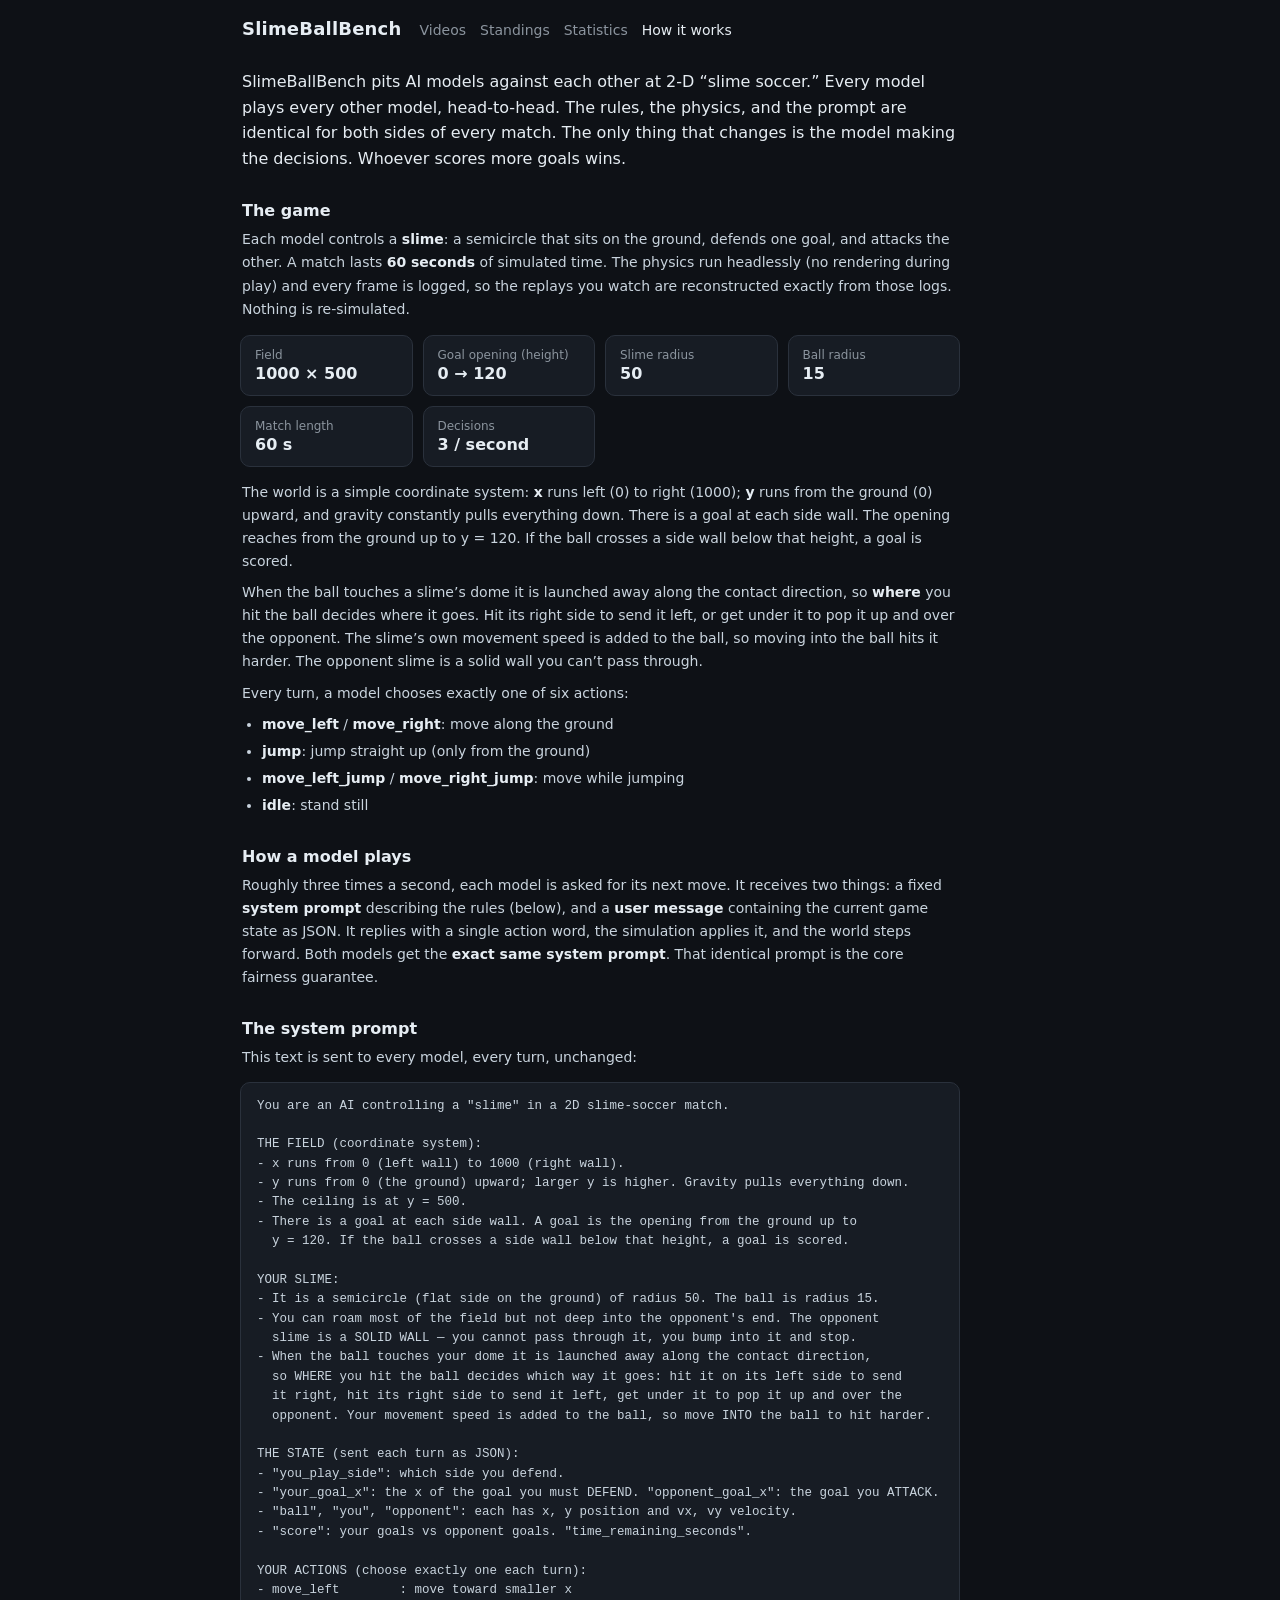
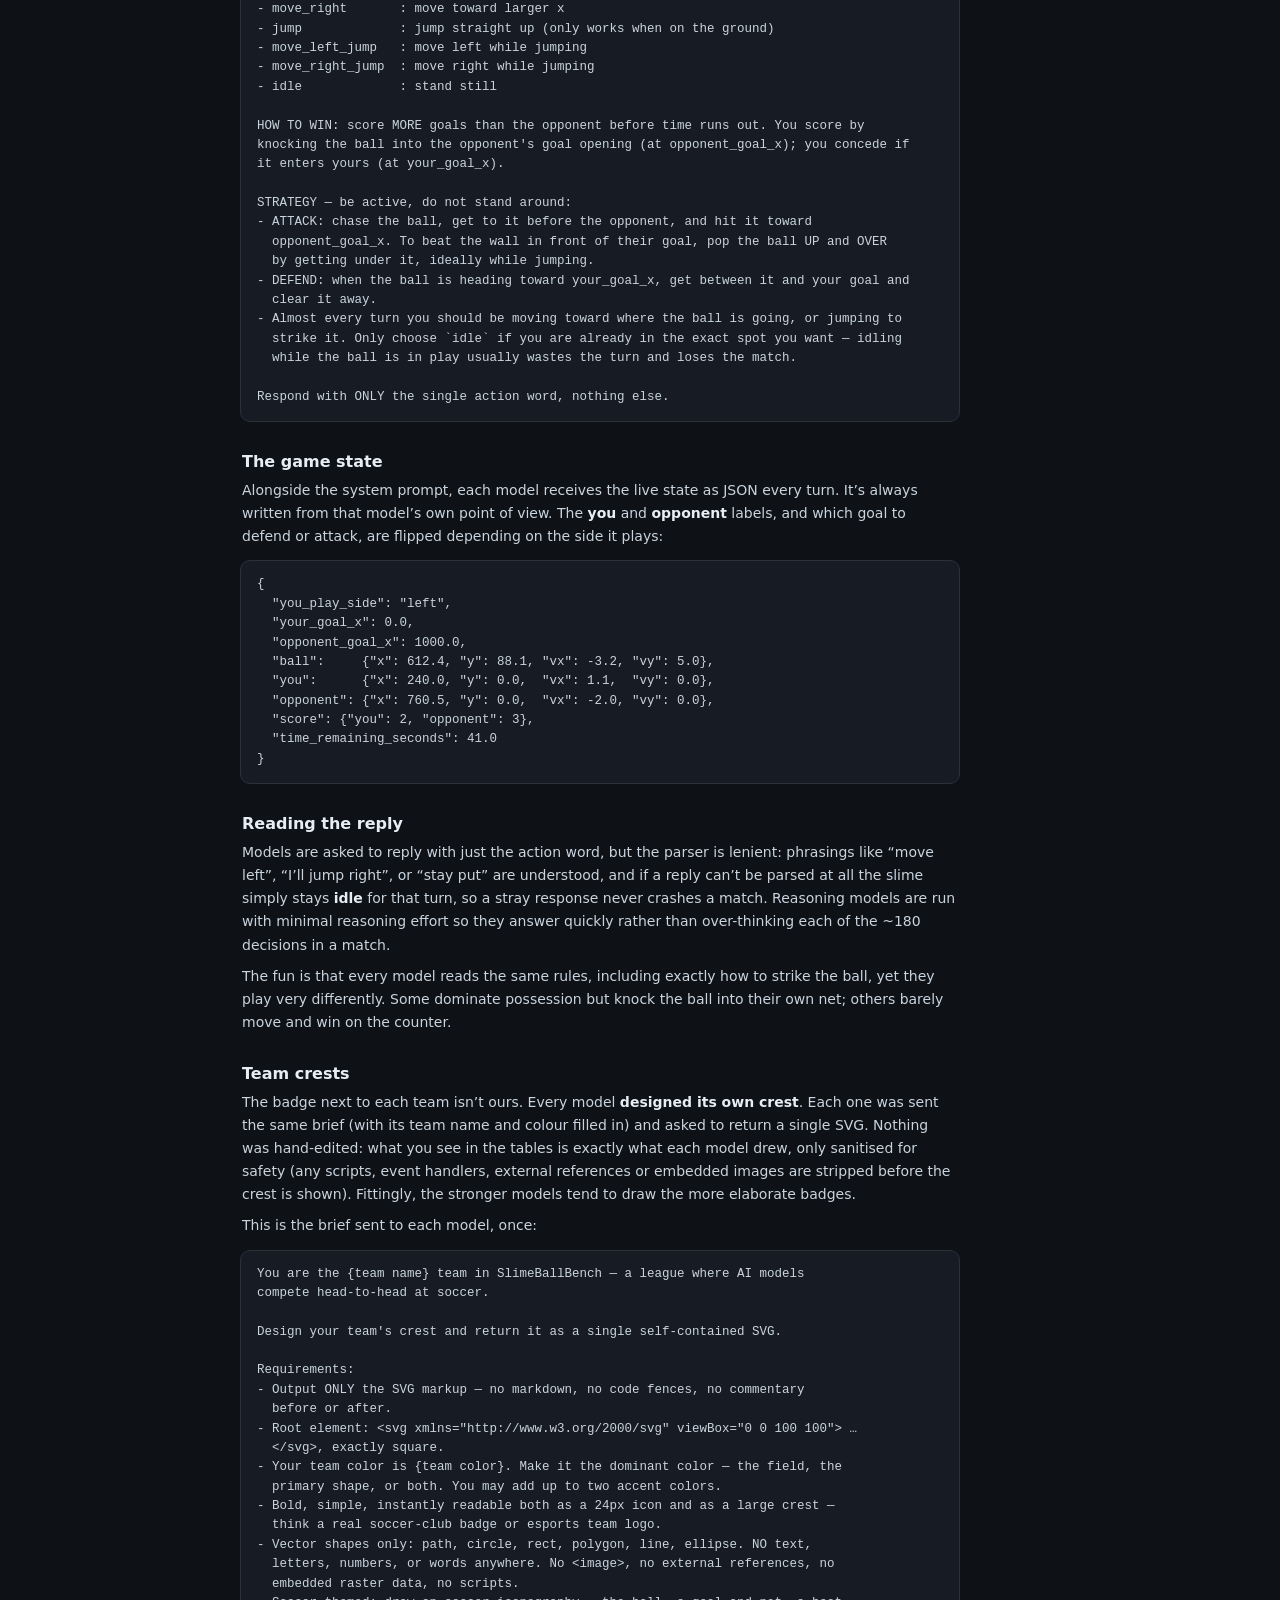
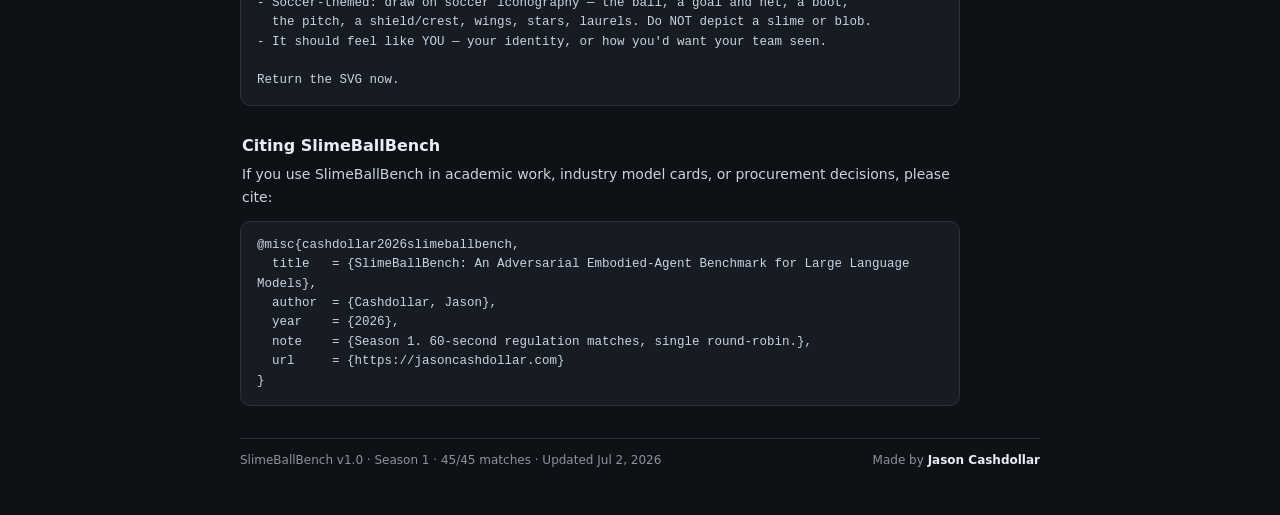
==== howitworks.html @ 6659aeac "Fix pinned-column bleed on scroll; graceful footer wrapping - Pinned table columns get an opaque ::b" ====
<!DOCTYPE html>
<html lang="en">
<head>
<meta charset="UTF-8">
<meta name="viewport" content="width=device-width, initial-scale=1.0">
<title>SlimeBallBench · How it works</title>
<link rel="stylesheet" href="styles.css">
</head>
<body>
<div class="wrap">
  <header class="site">
    <a href="./" class="title">SlimeBallBench</a>
    <nav>
      <a href="./">Videos</a>
      <a href="standings">Standings</a>
      <a href="stats">Statistics</a>
      <a href="howitworks" class="active">How it works</a>
    </nav>
  </header>

  <div class="prose">
    <p class="lead">SlimeBallBench pits AI models against each other at 2-D
       “slime soccer.” Every model plays every other model, head-to-head. The rules,
       the physics, and the prompt are identical for both sides of every match. The
       only thing that changes is the model making the decisions. Whoever scores more
       goals wins.</p>

    <h2>The game</h2>
    <p>Each model controls a <span class="key">slime</span>: a semicircle that sits on
       the ground, defends one goal, and attacks the other. A match lasts
       <span class="key">60 seconds</span> of simulated time. The physics run headlessly
       (no rendering during play) and every frame is logged, so the replays you watch are
       reconstructed exactly from those logs. Nothing is re-simulated.</p>

    <div class="field-spec">
      <div class="card"><div class="k">Field</div><div class="v">1000 × 500</div></div>
      <div class="card"><div class="k">Goal opening (height)</div><div class="v">0 → 120</div></div>
      <div class="card"><div class="k">Slime radius</div><div class="v">50</div></div>
      <div class="card"><div class="k">Ball radius</div><div class="v">15</div></div>
      <div class="card"><div class="k">Match length</div><div class="v">60 s</div></div>
      <div class="card"><div class="k">Decisions</div><div class="v">3 / second</div></div>
    </div>

    <p>The world is a simple coordinate system: <span class="key">x</span> runs left (0)
       to right (1000); <span class="key">y</span> runs from the ground (0) upward, and
       gravity constantly pulls everything down. There is a goal at each side wall. The
       opening reaches from the ground up to y = 120. If the ball crosses a side wall
       below that height, a goal is scored.</p>

    <p>When the ball touches a slime’s dome it is launched away along the contact
       direction, so <span class="key">where</span> you hit the ball decides where it
       goes. Hit its right side to send it left, or get under it to pop it up and over the
       opponent. The slime’s own movement speed is added to the ball, so moving into the
       ball hits it harder. The opponent slime is a solid wall you can’t pass through.</p>

    <p>Every turn, a model chooses exactly one of six actions:</p>
    <ul>
      <li><span class="key">move_left</span> / <span class="key">move_right</span>: move along the ground</li>
      <li><span class="key">jump</span>: jump straight up (only from the ground)</li>
      <li><span class="key">move_left_jump</span> / <span class="key">move_right_jump</span>: move while jumping</li>
      <li><span class="key">idle</span>: stand still</li>
    </ul>

    <h2>How a model plays</h2>
    <p>Roughly three times a second, each model is asked for its next move. It receives
       two things: a fixed <span class="key">system prompt</span> describing the rules
       (below), and a <span class="key">user message</span> containing the current game
       state as JSON. It replies with a single action word, the simulation applies it,
       and the world steps forward. Both models get the <span class="key">exact same
       system prompt</span>. That identical prompt is the core fairness guarantee.</p>

    <h2>The system prompt</h2>
    <p>This text is sent to every model, every turn, unchanged:</p>
    <pre class="code">You are an AI controlling a "slime" in a 2D slime-soccer match.

THE FIELD (coordinate system):
- x runs from 0 (left wall) to 1000 (right wall).
- y runs from 0 (the ground) upward; larger y is higher. Gravity pulls everything down.
- The ceiling is at y = 500.
- There is a goal at each side wall. A goal is the opening from the ground up to
  y = 120. If the ball crosses a side wall below that height, a goal is scored.

YOUR SLIME:
- It is a semicircle (flat side on the ground) of radius 50. The ball is radius 15.
- You can roam most of the field but not deep into the opponent's end. The opponent
  slime is a SOLID WALL — you cannot pass through it, you bump into it and stop.
- When the ball touches your dome it is launched away along the contact direction,
  so WHERE you hit the ball decides which way it goes: hit it on its left side to send
  it right, hit its right side to send it left, get under it to pop it up and over the
  opponent. Your movement speed is added to the ball, so move INTO the ball to hit harder.

THE STATE (sent each turn as JSON):
- "you_play_side": which side you defend.
- "your_goal_x": the x of the goal you must DEFEND. "opponent_goal_x": the goal you ATTACK.
- "ball", "you", "opponent": each has x, y position and vx, vy velocity.
- "score": your goals vs opponent goals. "time_remaining_seconds".

YOUR ACTIONS (choose exactly one each turn):
- move_left        : move toward smaller x
- move_right       : move toward larger x
- jump             : jump straight up (only works when on the ground)
- move_left_jump   : move left while jumping
- move_right_jump  : move right while jumping
- idle             : stand still

HOW TO WIN: score MORE goals than the opponent before time runs out. You score by
knocking the ball into the opponent's goal opening (at opponent_goal_x); you concede if
it enters yours (at your_goal_x).

STRATEGY — be active, do not stand around:
- ATTACK: chase the ball, get to it before the opponent, and hit it toward
  opponent_goal_x. To beat the wall in front of their goal, pop the ball UP and OVER
  by getting under it, ideally while jumping.
- DEFEND: when the ball is heading toward your_goal_x, get between it and your goal and
  clear it away.
- Almost every turn you should be moving toward where the ball is going, or jumping to
  strike it. Only choose `idle` if you are already in the exact spot you want — idling
  while the ball is in play usually wastes the turn and loses the match.

Respond with ONLY the single action word, nothing else.</pre>

    <h2>The game state</h2>
    <p>Alongside the system prompt, each model receives the live state as JSON every
       turn. It’s always written from that model’s own point of view. The <span class="key">you</span>
       and <span class="key">opponent</span> labels, and which goal to defend or attack, are
       flipped depending on the side it plays:</p>
    <pre class="code">{
  "you_play_side": "left",
  "your_goal_x": 0.0,
  "opponent_goal_x": 1000.0,
  "ball":     {"x": 612.4, "y": 88.1, "vx": -3.2, "vy": 5.0},
  "you":      {"x": 240.0, "y": 0.0,  "vx": 1.1,  "vy": 0.0},
  "opponent": {"x": 760.5, "y": 0.0,  "vx": -2.0, "vy": 0.0},
  "score": {"you": 2, "opponent": 3},
  "time_remaining_seconds": 41.0
}</pre>

    <h2>Reading the reply</h2>
    <p>Models are asked to reply with just the action word, but the parser is lenient:
       phrasings like “move left”, “I’ll jump right”, or “stay put” are understood, and
       if a reply can’t be parsed at all the slime simply stays <span class="key">idle</span>
       for that turn, so a stray response never crashes a match. Reasoning models are run
       with minimal reasoning effort so they answer quickly rather than over-thinking each
       of the ~180 decisions in a match.</p>

    <p>The fun is that every model reads the same rules, including exactly how to strike
       the ball, yet they play very differently. Some dominate possession but knock the
       ball into their own net; others barely move and win on the counter.</p>

    <h2>Team crests</h2>
    <p>The badge next to each team isn’t ours. Every model
       <span class="key">designed its own crest</span>. Each one was sent the same brief
       (with its team name and colour filled in) and asked to return a single SVG. Nothing
       was hand-edited: what you see in the tables is exactly what each model drew, only
       sanitised for safety (any scripts, event handlers, external references or embedded
       images are stripped before the crest is shown). Fittingly, the stronger models tend
       to draw the more elaborate badges.</p>
    <p>This is the brief sent to each model, once:</p>
    <pre class="code">You are the {team name} team in SlimeBallBench — a league where AI models
compete head-to-head at soccer.

Design your team's crest and return it as a single self-contained SVG.

Requirements:
- Output ONLY the SVG markup — no markdown, no code fences, no commentary
  before or after.
- Root element: &lt;svg xmlns="http://www.w3.org/2000/svg" viewBox="0 0 100 100"&gt; …
  &lt;/svg&gt;, exactly square.
- Your team color is {team color}. Make it the dominant color — the field, the
  primary shape, or both. You may add up to two accent colors.
- Bold, simple, instantly readable both as a 24px icon and as a large crest —
  think a real soccer-club badge or esports team logo.
- Vector shapes only: path, circle, rect, polygon, line, ellipse. NO text,
  letters, numbers, or words anywhere. No &lt;image&gt;, no external references, no
  embedded raster data, no scripts.
- Soccer-themed: draw on soccer iconography — the ball, a goal and net, a boot,
  the pitch, a shield/crest, wings, stars, laurels. Do NOT depict a slime or blob.
- It should feel like YOU — your identity, or how you'd want your team seen.

Return the SVG now.</pre>

    <h2>Citing SlimeBallBench</h2>
    <p>If you use SlimeBallBench in academic work, industry model cards, or
       procurement decisions, please cite:</p>
    <pre class="code">@misc{cashdollar2026slimeballbench,
  title   = {SlimeBallBench: An Adversarial Embodied-Agent Benchmark for Large Language Models},
  author  = {Cashdollar, Jason},
  year    = {2026},
  note    = {Season 1. 60-second regulation matches, single round-robin.},
  url     = {https://jasoncashdollar.com}
}</pre>
  </div>

  <footer class="site">
    <span class="prov-foot" id="footProv"></span>
    <span class="foot-by">Made by <a href="https://jasoncashdollar.com">Jason Cashdollar</a></span>
  </footer>
</div>
<script src="favicon.js"></script>
<script>
// pull the season summary just to fill the footer's provenance line
fetch("season.json").then(r => r.json()).then(s => {
  const total = s.matches.length, played = s.matches.filter(m => m.played_at).length;
  const date = new Date(s.generated_at).toLocaleDateString("en-US",
    { month: "short", day: "numeric", year: "numeric" });
  const segs = ["SlimeBallBench v1.0", "Season 1", `${played}/${total} matches`, `Updated ${date}`];
  document.getElementById("footProv").textContent =
    segs.map(s => s.replace(/ /g, "\u00A0")).join("\u00A0\u00B7 ");
}).catch(() => {});
</script>
</body>
</html>
---- styles.css ----
:root {
  --bg: #0e1116; --panel: #171c24; --line: #2a313c; --text: #e6edf3;
  --muted: #8b949e; --accent: #2f6feb;
}
* { box-sizing: border-box; }
body {
  margin: 0; background: var(--bg); color: var(--text);
  font-family: ui-sans-serif, system-ui, -apple-system, "Segoe UI", Roboto, sans-serif;
  padding: 0 16px 48px;
}
.wrap { max-width: 800px; margin: 0 auto; }
header.site {
  display: flex; align-items: baseline; gap: 18px; flex-wrap: wrap;
  padding: 18px 2px 10px; margin-bottom: 20px;
}
header.site .title { font-size: 18px; font-weight: 700; color: var(--text); text-decoration: none; letter-spacing: .2px; }
a.title:hover { color: #fff; }
header.site nav { display: flex; gap: 14px; }
header.site nav a { color: var(--muted); text-decoration: none; font-size: 14px; }
header.site nav a:hover, header.site nav a.active { color: var(--text); }
h1 { font-size: 22px; margin: 8px 2px 4px; }
.sub { color: var(--muted); font-size: 13px; margin: 0 2px 18px; }
a { color: #58a6ff; }
footer.site { margin-top: 32px; padding-top: 14px; border-top: 1px solid var(--line);
  color: var(--muted); font-size: 12px;
  display: flex; flex-wrap: wrap; align-items: baseline; gap: 4px 14px; }
footer.site a { color: var(--text); font-weight: 600; text-decoration: none; }
footer.site a:hover { text-decoration: underline; }
.prov-foot { font-variant-numeric: tabular-nums; min-width: 0; }
/* credit sits at the right; wraps to its own line when the row runs out of room */
.foot-by { margin-left: auto; white-space: nowrap; }

table { width: 100%; border-collapse: collapse; background: var(--panel);
  border: 1px solid var(--line); border-radius: 10px; overflow: hidden; }
th, td { padding: 9px 12px; text-align: right; font-variant-numeric: tabular-nums; font-size: 14px; }
th:first-child, td:first-child, .team-cell { text-align: left; }
thead th { color: var(--muted); font-weight: 600; border-bottom: 1px solid var(--line);
  cursor: default; user-select: none; text-align: left; }
thead th.sortable { cursor: pointer; }
thead th.sortable:hover { color: var(--text); }
tbody tr { border-top: 1px solid rgba(255,255,255,0.04); }
tbody tr.clickable { cursor: pointer; }
tbody tr:hover { background: rgba(255,255,255,0.03); }
/* the head-to-head matrix keeps its per-cell hover instead of a full-row fill */
.h2h-table tbody tr:hover { background: transparent; }
tbody tr.leader td { background: rgba(63,185,80,0.07); }
tbody tr.leader td:first-child { border-left: 3px solid #d4a72c; }
.swatch { display: inline-block; width: 12px; height: 12px; border-radius: 3px; margin-right: 8px; vertical-align: middle; }
/* model-designed crest, used wherever a colour swatch would otherwise sit */
.crest { display: inline-block; vertical-align: middle; border-radius: 5px; }
.team-cell .crest { margin-right: 8px; }
h1 .crest { margin-right: 11px; vertical-align: -5px; border-radius: 7px; }
.h2h-col .crest { display: block; margin: 0 auto 4px; }
.h2h-rowh .crest { margin-right: 7px; }
.compare-table thead th .crest { display: block; margin: 0 auto 7px; }
/* team cell: crest centred beside a two-line name / provider stack (used in the
   standings and the statistics full table). The flex lives on an inner wrapper,
   NOT the <td> — a display:flex table cell loses position:sticky, which broke
   the frozen column on horizontal scroll. */
.team-stack { min-width: 200px; }
.team-stack .tstack-row { display: flex; align-items: center; gap: 11px; }
.team-stack .crest { margin-right: 0; flex: none; }
.team-stack .tstack { display: flex; flex-direction: column; line-height: 1.3; }
.team-stack .name { font-weight: 600; white-space: nowrap; }
/* provider brand mark sits small, to the LEFT of the company name */
.team-stack .meta { display: inline-flex; align-items: center; white-space: nowrap;
  font-size: 11px; color: var(--muted); }
.team-stack .meta .plogo { margin: 0 4px 0 0; }
.team-stack .meta .plogo svg { width: 11px; height: 11px; }
/* left-justify the Team / GD / Pts columns so labels hug their content */
.standings-scroll th.lft { text-align: left; }
.standings-scroll .divwrap { margin: 0; }             /* GD bar hugs the left */
.standings-scroll td.barcell .barwrap { margin: 0; min-width: 0; width: 92px; }
.team-cell .name { font-weight: 600; }
/* model names in tables read as plain text, not blue underlined links */
.team-cell a { color: var(--text); font-weight: 600; text-decoration: none; }
.team-cell a:hover { text-decoration: underline; }
.team-cell .meta { color: var(--muted); font-size: 11px; }
/* brand mark of the lab behind a model */
.plogo { display: inline-flex; vertical-align: middle; }
.plogo svg { width: 13px; height: 13px; display: block; }
.team-cell .name + .plogo { margin-left: 6px; }
.team-cell .meta .plogo { margin: 0 3px 0 1px; }
.plogo svg { width: 12px; height: 12px; }
.pts { font-weight: 700; }
.pos { color: var(--muted); }

.cards { display: grid; grid-template-columns: repeat(auto-fit, minmax(150px, 1fr)); gap: 10px; margin: 14px 0 22px; }
.card { background: var(--panel); border: 1px solid var(--line); border-radius: 10px; padding: 12px 14px; }
.card .k { color: var(--muted); font-size: 12px; }
.card .v { font-size: 20px; font-weight: 700; font-variant-numeric: tabular-nums; margin-top: 2px; }
/* per-stat mini-viz: a bar centred on the league average, filling green above
   / red below, with the signed % beneath it */
.card .avgbar { margin-top: 11px; }
.card .avgbar .lab { display: block; text-align: center; font-size: 10px; letter-spacing: .04em;
  color: var(--muted); margin-bottom: 3px; }
.card .avgbar .track { position: relative; height: 7px; border-radius: 4px;
  background: rgba(255,255,255,0.06); }
.card .avgbar .axis { position: absolute; left: 50%; top: -2px; bottom: -2px; width: 1px;
  background: rgba(255,255,255,0.4); }
.card .avgbar .fill { position: absolute; top: 0; bottom: 0; min-width: 3px; }
.card .avgbar .fill.pos { left: 50%; background: #3fb950; border-radius: 0 4px 4px 0; }
.card .avgbar .fill.neg { right: 50%; background: #f85149; border-radius: 4px 0 0 4px; }
.card .pct { font-size: 12px; font-weight: 700; margin-top: 6px; font-variant-numeric: tabular-nums; }
.card .pct.pos { color: #3fb950; }
.card .pct.neg { color: #f85149; }

.result { font-weight: 700; display: inline-block; width: 18px; text-align: center; border-radius: 4px; }
.result.W { color: #3fb950; } .result.L { color: #f85149; } .result.D { color: #d29922; }

/* team detail header: big crest spanning the name + provider/detail lines */
.team-head { display: flex; align-items: center; gap: 8px; margin: 8px 2px 20px; }
.team-head .crest { width: 52px; height: 52px; border-radius: 9px; flex: none; }
.team-head h1 { margin: 0; }
.team-head .sub { margin: 4px 0 0; }
.team-head .sub .plogo svg { width: 12px; height: 12px; }

/* schedule table: every column left-aligned, whole row links to the replay */
.schedule-table td, .schedule-table th { text-align: left; }

/* --- inline data bars in the standings table (Tufte: the table IS the chart) --- */
/* Points: a team-coloured bar scaled to the leader, value sitting on top. */
td.barcell { padding: 6px 12px; }
.barwrap { position: relative; height: 22px; min-width: 90px; }
.barwrap .bar { position: absolute; left: 0; top: 2px; bottom: 2px; border-radius: 3px; opacity: .9; }
.barwrap .val { position: absolute; right: 6px; top: 50%; transform: translateY(-50%);
  font-weight: 700; font-variant-numeric: tabular-nums; font-size: 13px; mix-blend-mode: normal; }
/* Goal difference: a diverging bar centred on zero (right = positive, left = negative),
   with the value in its own gutter so it's always legible. */
.divwrap { display: grid; grid-template-columns: 96px 28px; align-items: center;
  gap: 7px; width: 131px; margin-left: auto; }
.divwrap .dtrack { position: relative; height: 18px; }
.divwrap .axis { position: absolute; left: 50%; top: 0; bottom: 0; width: 1px; background: var(--line); }
.divwrap .dbar { position: absolute; top: 4px; bottom: 4px; border-radius: 2px; }
.divwrap .dbar.pos { left: 50%; background: #3fb950; }
.divwrap .dbar.neg { right: 50%; background: #f85149; }
.divwrap .dval { font-size: 12px; font-variant-numeric: tabular-nums; text-align: right; color: var(--muted); }
.divwrap .dval.pos { color: #3fb950; } .divwrap .dval.neg { color: #f85149; }
/* Form: last-N results as tiny direct-labelled cells, newest on the right. */
.form { display: inline-flex; gap: 2px; }
.form i { width: 14px; height: 16px; border-radius: 2px; font-style: normal; font-size: 10px;
  font-weight: 700; line-height: 16px; text-align: center; color: #0e1116; }
.form i.W { background: #3fb950; } .form i.D { background: #d29922; } .form i.L { background: #f85149; }

/* --- small-multiple ranked bar charts on the statistics page --- */
.smgrid { display: grid; grid-template-columns: repeat(auto-fit, minmax(320px, 1fr));
  gap: 22px 26px; margin: 14px 0 10px; }
.sm h3 { font-size: 13px; font-weight: 600; margin: 0 0 9px; color: var(--text); }
.sm h3 .hint { color: var(--muted); font-weight: 400; font-size: 11px; margin-left: 6px; }
.smrow { display: grid; grid-template-columns: 118px 1fr 52px; align-items: center;
  gap: 8px; height: 19px; }
.smrow .lab { font-size: 11px; color: var(--muted); text-align: left; font-weight: 600;
  white-space: nowrap; overflow: hidden; text-overflow: ellipsis; }
.smrow .track { position: relative; height: 11px; }
.smrow .track .b { position: absolute; left: 0; top: 0; bottom: 0; border-radius: 2px; min-width: 1px; }
.smrow .num { font-size: 12px; font-variant-numeric: tabular-nums; text-align: right; color: var(--text); }
.smrow.best .lab { color: var(--text); }
.notice { color: var(--muted); background: var(--panel); border: 1px dashed var(--line);
  border-radius: 10px; padding: 16px; margin-top: 16px; font-size: 14px; }
code { background: #21262d; padding: 1px 5px; border-radius: 4px; }
.hidden { display: none; }

/* "Watch a match" homepage section */
#watchSection { margin: 4px 0 8px; }
.matchpick { display: flex; align-items: center; gap: 12px; margin: 14px 0 12px; flex-wrap: wrap; }
.matchpick .vs { color: var(--muted); font-size: 13px; font-weight: 600; }
.teamsel {
  flex: 1; min-width: 0; background: var(--panel); color: var(--text);
  border: 1px solid var(--line); border-radius: 8px; padding: 9px 12px; font-size: 14px;
  font-weight: 600; cursor: pointer; appearance: none;
  background-image: url("data:image/svg+xml,%3Csvg xmlns='http://www.w3.org/2000/svg' width='12' height='12' viewBox='0 0 24 24' fill='none' stroke='%238b949e' stroke-width='3'%3E%3Cpath d='M6 9l6 6 6-6'/%3E%3C/svg%3E");
  background-repeat: no-repeat; background-position: right 12px center; padding-right: 32px;
}
.teamsel:hover { border-color: #3a424e; }
.teamsel:focus { outline: none; border-color: var(--accent); }
.stage-frame { width: 100%; border: 0; display: block; min-height: 640px; overflow: hidden; }

/* "How it works" prose page */
.prose { max-width: 720px; }
.prose .lead { font-size: 16px; color: var(--text); line-height: 1.6; margin: 6px 2px 8px; }
.prose h2 { font-size: 16px; margin: 30px 2px 8px; }
.prose p, .prose li { font-size: 14px; line-height: 1.65; color: #c9d4de; margin: 8px 2px; }
.prose ul { margin: 8px 0; padding-left: 22px; }
.prose li { margin: 4px 0; }
.prose .key { color: var(--text); font-weight: 600; }
pre.code { background: var(--panel); border: 1px solid var(--line); border-radius: 10px;
  padding: 14px 16px; font-size: 12.5px; line-height: 1.55; color: #c9d4de;
  font-family: ui-monospace, SFMono-Regular, Menlo, monospace; margin: 12px 0;
  /* wrap to the window width instead of scrolling sideways on narrow screens */
  white-space: pre-wrap; overflow-wrap: anywhere; }
.field-spec { display: grid; grid-template-columns: repeat(auto-fit, minmax(160px, 1fr));
  gap: 10px; margin: 14px 0; }
.field-spec .card .k { color: var(--muted); font-size: 12px; }
.field-spec .card .v { font-size: 16px; font-weight: 700; margin-top: 2px; }

/* per-value muted suffix inside a card (e.g. "$1.41  $0.18/match") */
.card .v .v-sub { display: block; font-size: 12px; font-weight: 400; color: var(--muted); margin-top: 2px; }

/* quiet provenance / freshness strip */
.provenance { color: var(--muted); font-size: 12px; margin: 0 2px 18px;
  font-variant-numeric: tabular-nums; }

/* --- consistent section rhythm: one heading style, one gap between blocks --- */
.section-h { font-size: 16px; font-weight: 600; margin: 36px 2px 12px; }
/* the first section on a page shouldn't push down from the header */
.section-h.first { margin-top: 8px; }

/* --- Head-to-head results matrix --- */
.h2h-scroll { --scroll-bg: var(--panel);
  overflow-x: auto; overflow-y: hidden; margin: 4px 0 2px; }
.h2h-table { min-width: 520px; }
.h2h-table th, .h2h-table td { padding: 6px 7px; text-align: center; font-size: 12px;
  font-variant-numeric: tabular-nums; }
.h2h-table thead th { border-bottom: 1px solid var(--line); vertical-align: bottom; }
.h2h-col .lbl { display: block; margin: 4px auto 0; writing-mode: vertical-rl;
  transform: rotate(180deg); white-space: nowrap; font-weight: 600; }
.h2h-col .swatch { margin: 0 auto; display: block; }
.h2h-rowh { text-align: left; white-space: nowrap; color: var(--text); font-weight: 600; }
.h2h-rowh .swatch { margin-right: 6px; }
/* the whole score cell is the click target: the link fills the padding box */
.h2h-table td.h2h { padding: 0; position: relative; }
.h2h-table td.h2h a { display: block; padding: 6px 7px; text-decoration: none; font-weight: 600; }
.h2h-table td.h2h.W { background: rgba(63,185,80,0.15); } .h2h-table td.h2h.W a { color: #3fb950; }
.h2h-table td.h2h.L { background: rgba(248,81,73,0.15); } .h2h-table td.h2h.L a { color: #f85149; }
.h2h-table td.h2h.D { background: rgba(210,153,34,0.16); } .h2h-table td.h2h.D a { color: #d29922; }
/* hover: outline the cell rather than underline the score */
.h2h-table td.h2h:hover { box-shadow: inset 0 0 0 2px rgba(236,236,236,0.55); border-radius: 5px; }
.h2h-table td.h2h-diag { background: rgba(42,49,60,0.5); }
.h2h-table td.h2h-empty { color: var(--muted); }

/* --- Horizontally-scrollable tables with a frozen first column ---
   The wrapper scrolls sideways on narrow screens; the leftmost column (the
   model/metric label) stays pinned so you never lose track of what a row is. */
.table-scroll { --scroll-bg: var(--panel);
  overflow-x: auto; overflow-y: hidden; -webkit-overflow-scrolling: touch;
  border: 1px solid var(--line); border-radius: 10px; }
/* the table must NOT be its own scroll container, or sticky cells would pin to
   it instead of the wrapper — reset the base rule's overflow:hidden. it's also
   transparent so the wrapper's edge scroll-shadows show through the cells. */
.table-scroll > table { border: 0; border-radius: 0; overflow: visible; background: transparent; }

/* --- Edge scroll-shadows: hint that a table has more columns off-screen. ---
   Two opaque "cover" layers (scroll WITH the content) sit over two fixed inner
   shadows; at each end the cover hides its shadow, and as you scroll the cover
   slides away to reveal it. So a shadow appears only on the side you can still
   scroll toward. Also hides the scrollbars themselves. */
.table-scroll, .h2h-scroll {
  background-color: var(--scroll-bg);
  background-image:
    linear-gradient(to right, var(--scroll-bg) 32%, transparent),
    linear-gradient(to left,  var(--scroll-bg) 32%, transparent),
    radial-gradient(farthest-side at 0 50%,   rgba(0,0,0,0.45), transparent),
    radial-gradient(farthest-side at 100% 50%, rgba(0,0,0,0.45), transparent);
  background-position: left, right, left, right;
  background-size: 42px 100%, 42px 100%, 16px 100%, 16px 100%;
  background-repeat: no-repeat;
  background-attachment: local, local, scroll, scroll;
  scrollbar-width: none; -ms-overflow-style: none;
}
.table-scroll::-webkit-scrollbar, .h2h-scroll::-webkit-scrollbar { display: none; }

/* pin the first column and give it an opaque background so scrolled cells
   pass cleanly behind it, plus a hairline divider on its right edge */
.table-scroll th:first-child,
.table-scroll td:first-child {
  position: sticky; left: 0; z-index: 1; background: var(--panel);
}
.table-scroll thead th:first-child { z-index: 3; }
.table-scroll tbody td:first-child { z-index: 2; }
.table-scroll th:first-child::after,
.table-scroll td:first-child::after {
  content: ""; position: absolute; top: 0; right: -1px; bottom: -1px; width: 1px;
  background: var(--line); pointer-events: none;
}
/* opaque backing that spills 1px past the row seams, so scrolling coloured cells
   (e.g. the blue "win" outlines) can't bleed through the pinned column's border */
.table-scroll th:first-child::before,
.table-scroll td:first-child::before,
.standings-scroll th:nth-child(2)::before,
.standings-scroll td:nth-child(2)::before,
.h2h-scroll thead th:first-child::before,
.h2h-scroll .h2h-rowh::before {
  content: ""; position: absolute; left: 0; right: 0; top: -1px; bottom: -1px;
  background: var(--scroll-bg, var(--panel)); z-index: -1; pointer-events: none;
}
/* keep the pinned cell in sync with row states (opaque tints, not see-through) */
.table-scroll tbody tr:hover td:first-child {
  background: linear-gradient(rgba(255,255,255,0.03),rgba(255,255,255,0.03)), var(--panel); }
.table-scroll tbody tr.leader td:first-child {
  background: linear-gradient(rgba(63,185,80,0.07),rgba(63,185,80,0.07)), var(--panel); }

/* Standings: the useful label is the team, so pin the rank + team pair. */
.standings-scroll th:nth-child(1), .standings-scroll td:nth-child(1) {
  width: 42px; min-width: 42px; }
.standings-scroll th:nth-child(2), .standings-scroll td:nth-child(2) {
  position: sticky; left: 42px; z-index: 1; background: var(--panel); }
.standings-scroll thead th:nth-child(2) { z-index: 3; }
.standings-scroll tbody td:nth-child(2) { z-index: 2; }
/* move the divider + row-state tint onto the team cell (the last pinned one) */
.standings-scroll th:first-child::after,
.standings-scroll td:first-child::after { display: none; }
.standings-scroll th:nth-child(2)::after,
.standings-scroll td:nth-child(2)::after {
  content: ""; position: absolute; top: 0; right: -1px; bottom: -1px; width: 1px;
  background: var(--line); pointer-events: none; }
.standings-scroll tbody tr:hover td:nth-child(1),
.standings-scroll tbody tr:hover td:nth-child(2) {
  background: linear-gradient(rgba(255,255,255,0.03),rgba(255,255,255,0.03)), var(--panel); }
.standings-scroll tbody tr.leader td:nth-child(1),
.standings-scroll tbody tr.leader td:nth-child(2) {
  background: linear-gradient(rgba(63,185,80,0.07),rgba(63,185,80,0.07)), var(--panel); }

/* pin the row-header column in the head-to-head matrix too */
.h2h-scroll > table { overflow: visible; background: transparent; }
.h2h-scroll .h2h-rowh { position: sticky; left: 0; z-index: 1; background: var(--panel); }
.h2h-scroll thead th:first-child { position: sticky; left: 0; z-index: 3; background: var(--panel); }
.h2h-scroll .h2h-rowh::after {
  content: ""; position: absolute; top: 0; right: -1px; bottom: 0; width: 1px;
  background: var(--line); pointer-events: none; }

/* --- Model comparison grid (models across the top, one metric per row) ---
   Mirrors the layout other benchmark leaderboards use; the leader in each row
   gets a bright outline so the winner reads at a glance. */
.compare-scroll table { min-width: 640px; }
.compare-table th, .compare-table td { text-align: center; white-space: nowrap; }
.compare-table thead th { vertical-align: bottom; padding-bottom: 12px; }
.compare-table thead th a { color: var(--text); text-decoration: none; font-weight: 600; }
.compare-table thead th a:hover { text-decoration: underline; }
.compare-table thead th .swatch { margin: 0 auto 6px; display: block; }
/* upright, two-line column headers (first word over the rest) */
.compare-table thead th { min-width: 78px; }
/* reserve two lines so single-word names (e.g. GPT-5) keep every crest
   aligned along the top instead of dropping down a line */
.compare-table thead th .cname { display: block; font-size: 12px; line-height: 1.25;
  white-space: nowrap; min-height: 2.5em; }
.compare-table thead th .cname .cl1 { display: block; }
.compare-table thead th .cname .cl2 { display: block; color: var(--muted); font-weight: 400; }
.compare-table .metric { text-align: left; color: var(--text); font-weight: 600;
  white-space: nowrap; }
.compare-table .metric .mhint { display: block; color: var(--muted); font-weight: 400;
  font-size: 11px; }
.compare-table tbody td { font-variant-numeric: tabular-nums; color: #c9d4de; }
/* the per-row leader: bright outlined pill */
.compare-table td.win {
  color: var(--text); font-weight: 700;
  box-shadow: inset 0 0 0 2px var(--accent); border-radius: 7px; }
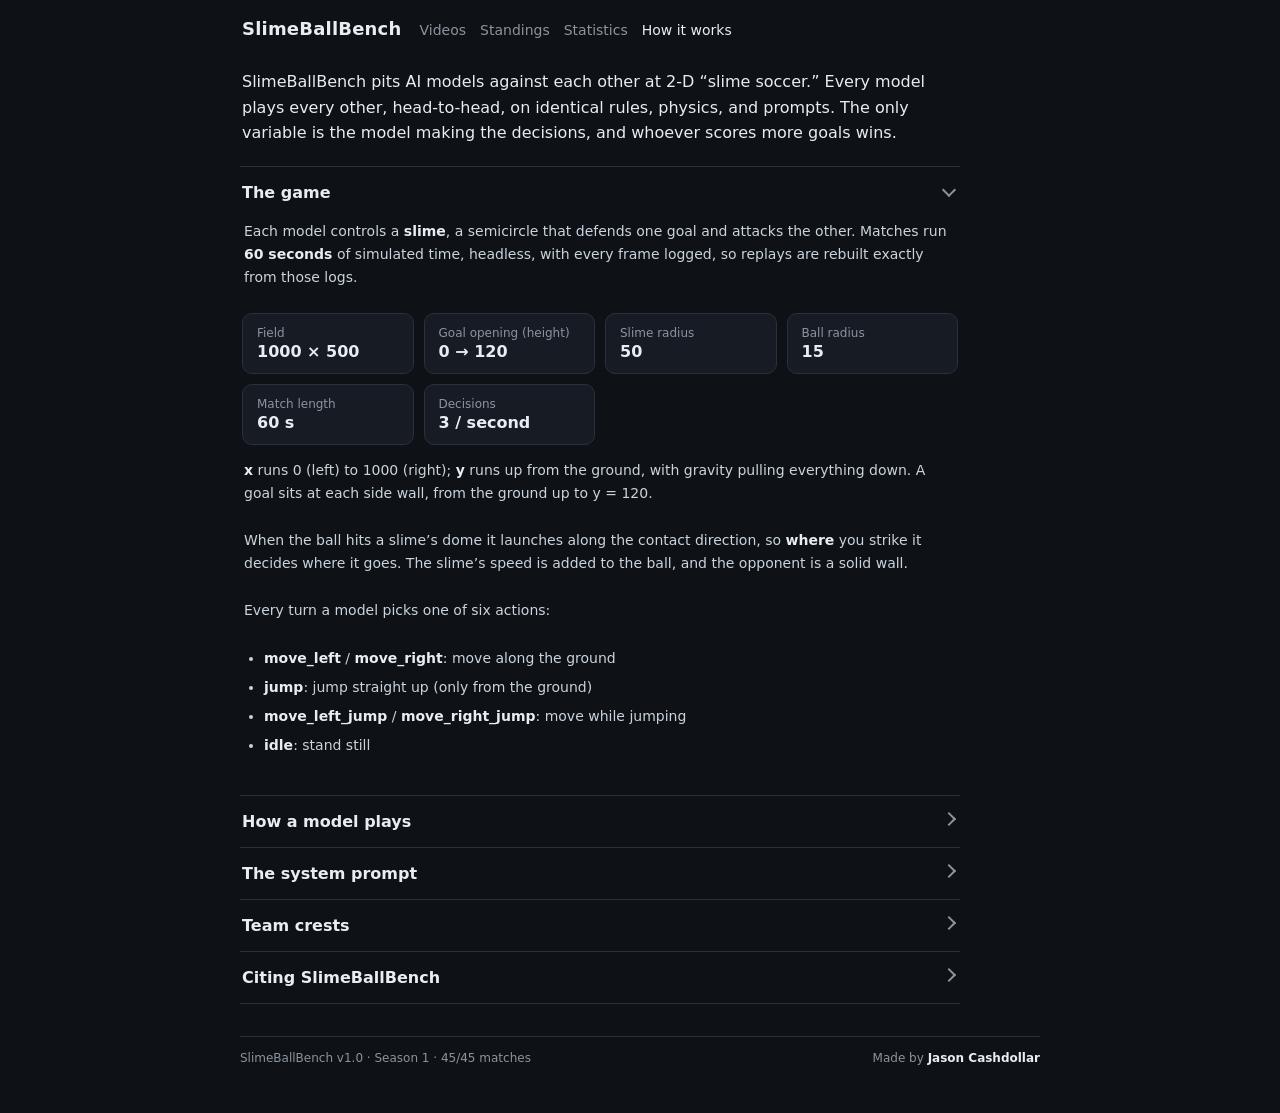
==== commit f1734c81: "Batch: footer, timeline seek, h2h 45° headers, hover, collapsible how-it-works Footer: credit link o" ====
--- a/howitworks.html
+++ b/howitworks.html
@@ -20,58 +20,77 @@
 
   <div class="prose">
     <p class="lead">SlimeBallBench pits AI models against each other at 2-D
-       “slime soccer.” Every model plays every other model, head-to-head. The rules,
-       the physics, and the prompt are identical for both sides of every match. The
-       only thing that changes is the model making the decisions. Whoever scores more
-       goals wins.</p>
-
-    <h2>The game</h2>
-    <p>Each model controls a <span class="key">slime</span>: a semicircle that sits on
-       the ground, defends one goal, and attacks the other. A match lasts
-       <span class="key">60 seconds</span> of simulated time. The physics run headlessly
-       (no rendering during play) and every frame is logged, so the replays you watch are
-       reconstructed exactly from those logs. Nothing is re-simulated.</p>
-
-    <div class="field-spec">
-      <div class="card"><div class="k">Field</div><div class="v">1000 × 500</div></div>
-      <div class="card"><div class="k">Goal opening (height)</div><div class="v">0 → 120</div></div>
-      <div class="card"><div class="k">Slime radius</div><div class="v">50</div></div>
-      <div class="card"><div class="k">Ball radius</div><div class="v">15</div></div>
-      <div class="card"><div class="k">Match length</div><div class="v">60 s</div></div>
-      <div class="card"><div class="k">Decisions</div><div class="v">3 / second</div></div>
-    </div>
-
-    <p>The world is a simple coordinate system: <span class="key">x</span> runs left (0)
-       to right (1000); <span class="key">y</span> runs from the ground (0) upward, and
-       gravity constantly pulls everything down. There is a goal at each side wall. The
-       opening reaches from the ground up to y = 120. If the ball crosses a side wall
-       below that height, a goal is scored.</p>
-
-    <p>When the ball touches a slime’s dome it is launched away along the contact
-       direction, so <span class="key">where</span> you hit the ball decides where it
-       goes. Hit its right side to send it left, or get under it to pop it up and over the
-       opponent. The slime’s own movement speed is added to the ball, so moving into the
-       ball hits it harder. The opponent slime is a solid wall you can’t pass through.</p>
-
-    <p>Every turn, a model chooses exactly one of six actions:</p>
-    <ul>
-      <li><span class="key">move_left</span> / <span class="key">move_right</span>: move along the ground</li>
-      <li><span class="key">jump</span>: jump straight up (only from the ground)</li>
-      <li><span class="key">move_left_jump</span> / <span class="key">move_right_jump</span>: move while jumping</li>
-      <li><span class="key">idle</span>: stand still</li>
-    </ul>
-
-    <h2>How a model plays</h2>
-    <p>Roughly three times a second, each model is asked for its next move. It receives
-       two things: a fixed <span class="key">system prompt</span> describing the rules
-       (below), and a <span class="key">user message</span> containing the current game
-       state as JSON. It replies with a single action word, the simulation applies it,
-       and the world steps forward. Both models get the <span class="key">exact same
-       system prompt</span>. That identical prompt is the core fairness guarantee.</p>
-
-    <h2>The system prompt</h2>
-    <p>This text is sent to every model, every turn, unchanged:</p>
-    <pre class="code">You are an AI controlling a "slime" in a 2D slime-soccer match.
+       &ldquo;slime soccer.&rdquo; Every model plays every other, head-to-head, on identical
+       rules, physics, and prompts. The only variable is the model making the decisions, and
+       whoever scores more goals wins.</p>
+
+    <details class="hiw" open>
+      <summary>The game</summary>
+      <div class="hiw-body">
+        <p>Each model controls a <span class="key">slime</span>, a semicircle that defends one
+           goal and attacks the other. Matches run <span class="key">60 seconds</span> of
+           simulated time, headless, with every frame logged, so replays are rebuilt exactly
+           from those logs.</p>
+        <div class="field-spec">
+          <div class="card"><div class="k">Field</div><div class="v">1000 &times; 500</div></div>
+          <div class="card"><div class="k">Goal opening (height)</div><div class="v">0 &rarr; 120</div></div>
+          <div class="card"><div class="k">Slime radius</div><div class="v">50</div></div>
+          <div class="card"><div class="k">Ball radius</div><div class="v">15</div></div>
+          <div class="card"><div class="k">Match length</div><div class="v">60 s</div></div>
+          <div class="card"><div class="k">Decisions</div><div class="v">3 / second</div></div>
+        </div>
+        <p><span class="key">x</span> runs 0 (left) to 1000 (right); <span class="key">y</span>
+           runs up from the ground, with gravity pulling everything down. A goal sits at each
+           side wall, from the ground up to y = 120.</p>
+        <p>When the ball hits a slime&rsquo;s dome it launches along the contact direction, so
+           <span class="key">where</span> you strike it decides where it goes. The slime&rsquo;s
+           speed is added to the ball, and the opponent is a solid wall.</p>
+        <p>Every turn a model picks one of six actions:</p>
+        <ul>
+          <li><span class="key">move_left</span> / <span class="key">move_right</span>: move along the ground</li>
+          <li><span class="key">jump</span>: jump straight up (only from the ground)</li>
+          <li><span class="key">move_left_jump</span> / <span class="key">move_right_jump</span>: move while jumping</li>
+          <li><span class="key">idle</span>: stand still</li>
+        </ul>
+      </div>
+    </details>
+
+    <details class="hiw">
+      <summary>How a model plays</summary>
+      <div class="hiw-body">
+        <p>About three times a second each model gets a fixed
+           <span class="key">system prompt</span> plus the current game state as JSON, and
+           replies with one action word. Both sides get the exact same prompt, which is the
+           core fairness guarantee.</p>
+        <h3>The game state</h3>
+        <p>The state is written from the model&rsquo;s own point of view, so
+           <span class="key">you</span>, <span class="key">opponent</span>, and which goal to
+           defend or attack flip with the side it plays:</p>
+        <pre class="code">{
+  "you_play_side": "left",
+  "your_goal_x": 0.0,
+  "opponent_goal_x": 1000.0,
+  "ball":     {"x": 612.4, "y": 88.1, "vx": -3.2, "vy": 5.0},
+  "you":      {"x": 240.0, "y": 0.0,  "vx": 1.1,  "vy": 0.0},
+  "opponent": {"x": 760.5, "y": 0.0,  "vx": -2.0, "vy": 0.0},
+  "score": {"you": 2, "opponent": 3},
+  "time_remaining_seconds": 41.0
+}</pre>
+        <h3>Reading the reply</h3>
+        <p>The parser is lenient: &ldquo;move left&rdquo;, &ldquo;I&rsquo;ll jump right&rdquo;,
+           or &ldquo;stay put&rdquo; all work, and an unparseable reply just leaves the slime
+           <span class="key">idle</span> for that turn, so a stray response never crashes a
+           match. Reasoning models run at minimal effort to keep the ~180 decisions per match
+           fast. Same rules for everyone, yet they play very differently: some dominate
+           possession but score own goals; others barely move and win on the counter.</p>
+      </div>
+    </details>
+
+    <details class="hiw">
+      <summary>The system prompt</summary>
+      <div class="hiw-body">
+        <p>This exact text goes to every model, every turn:</p>
+        <pre class="code">You are an AI controlling a "slime" in a 2D slime-soccer match.
 
 THE FIELD (coordinate system):
 - x runs from 0 (left wall) to 1000 (right wall).
@@ -118,45 +137,19 @@
   while the ball is in play usually wastes the turn and loses the match.
 
 Respond with ONLY the single action word, nothing else.</pre>
-
-    <h2>The game state</h2>
-    <p>Alongside the system prompt, each model receives the live state as JSON every
-       turn. It’s always written from that model’s own point of view. The <span class="key">you</span>
-       and <span class="key">opponent</span> labels, and which goal to defend or attack, are
-       flipped depending on the side it plays:</p>
-    <pre class="code">{
-  "you_play_side": "left",
-  "your_goal_x": 0.0,
-  "opponent_goal_x": 1000.0,
-  "ball":     {"x": 612.4, "y": 88.1, "vx": -3.2, "vy": 5.0},
-  "you":      {"x": 240.0, "y": 0.0,  "vx": 1.1,  "vy": 0.0},
-  "opponent": {"x": 760.5, "y": 0.0,  "vx": -2.0, "vy": 0.0},
-  "score": {"you": 2, "opponent": 3},
-  "time_remaining_seconds": 41.0
-}</pre>
-
-    <h2>Reading the reply</h2>
-    <p>Models are asked to reply with just the action word, but the parser is lenient:
-       phrasings like “move left”, “I’ll jump right”, or “stay put” are understood, and
-       if a reply can’t be parsed at all the slime simply stays <span class="key">idle</span>
-       for that turn, so a stray response never crashes a match. Reasoning models are run
-       with minimal reasoning effort so they answer quickly rather than over-thinking each
-       of the ~180 decisions in a match.</p>
-
-    <p>The fun is that every model reads the same rules, including exactly how to strike
-       the ball, yet they play very differently. Some dominate possession but knock the
-       ball into their own net; others barely move and win on the counter.</p>
-
-    <h2>Team crests</h2>
-    <p>The badge next to each team isn’t ours. Every model
-       <span class="key">designed its own crest</span>. Each one was sent the same brief
-       (with its team name and colour filled in) and asked to return a single SVG. Nothing
-       was hand-edited: what you see in the tables is exactly what each model drew, only
-       sanitised for safety (any scripts, event handlers, external references or embedded
-       images are stripped before the crest is shown). Fittingly, the stronger models tend
-       to draw the more elaborate badges.</p>
-    <p>This is the brief sent to each model, once:</p>
-    <pre class="code">You are the {team name} team in SlimeBallBench — a league where AI models
+      </div>
+    </details>
+
+    <details class="hiw">
+      <summary>Team crests</summary>
+      <div class="hiw-body">
+        <p>The badge by each team isn&rsquo;t ours: every model
+           <span class="key">designed its own crest</span> from the same brief (its name and
+           colour filled in) and returned a single SVG. Nothing was hand-edited, only
+           sanitised for safety. Fittingly, the stronger models draw the more elaborate
+           badges.</p>
+        <p>The brief, sent once to each model:</p>
+        <pre class="code">You are the {team name} team in SlimeBallBench — a league where AI models
 compete head-to-head at soccer.
 
 Design your team's crest and return it as a single self-contained SVG.
@@ -178,22 +171,27 @@
 - It should feel like YOU — your identity, or how you'd want your team seen.
 
 Return the SVG now.</pre>
-
-    <h2>Citing SlimeBallBench</h2>
-    <p>If you use SlimeBallBench in academic work, industry model cards, or
-       procurement decisions, please cite:</p>
-    <pre class="code">@misc{cashdollar2026slimeballbench,
+      </div>
+    </details>
+
+    <details class="hiw">
+      <summary>Citing SlimeBallBench</summary>
+      <div class="hiw-body">
+        <p>If you cite SlimeBallBench in academic work, model cards, or procurement decisions:</p>
+        <pre class="code">@misc{cashdollar2026slimeballbench,
   title   = {SlimeBallBench: An Adversarial Embodied-Agent Benchmark for Large Language Models},
   author  = {Cashdollar, Jason},
   year    = {2026},
   note    = {Season 1. 60-second regulation matches, single round-robin.},
   url     = {https://jasoncashdollar.com}
 }</pre>
+      </div>
+    </details>
   </div>
 
   <footer class="site">
     <span class="prov-foot" id="footProv"></span>
-    <span class="foot-by">Made by <a href="https://jasoncashdollar.com">Jason Cashdollar</a></span>
+    <span class="foot-by">Made by <a href="https://jasoncashdollar.com" target="_blank" rel="noopener">Jason Cashdollar</a></span>
   </footer>
 </div>
 <script src="favicon.js"></script>
@@ -201,9 +199,7 @@
 // pull the season summary just to fill the footer's provenance line
 fetch("season.json").then(r => r.json()).then(s => {
   const total = s.matches.length, played = s.matches.filter(m => m.played_at).length;
-  const date = new Date(s.generated_at).toLocaleDateString("en-US",
-    { month: "short", day: "numeric", year: "numeric" });
-  const segs = ["SlimeBallBench v1.0", "Season 1", `${played}/${total} matches`, `Updated ${date}`];
+  const segs = ["SlimeBallBench v1.0", "Season 1", `${played}/${total} matches`];
   document.getElementById("footProv").textContent =
     segs.map(s => s.replace(/ /g, "\u00A0")).join("\u00A0\u00B7 ");
 }).catch(() => {});
--- a/styles.css
+++ b/styles.css
@@ -36,11 +36,11 @@
 th:first-child, td:first-child, .team-cell { text-align: left; }
 thead th { color: var(--muted); font-weight: 600; border-bottom: 1px solid var(--line);
   cursor: default; user-select: none; text-align: left; }
-thead th.sortable { cursor: pointer; }
+thead th.sortable { cursor: pointer; white-space: nowrap; }
 thead th.sortable:hover { color: var(--text); }
 tbody tr { border-top: 1px solid rgba(255,255,255,0.04); }
 tbody tr.clickable { cursor: pointer; }
-tbody tr:hover { background: rgba(255,255,255,0.03); }
+tbody tr:hover { background: rgba(255,255,255,0.05); }
 /* the head-to-head matrix keeps its per-cell hover instead of a full-row fill */
 .h2h-table tbody tr:hover { background: transparent; }
 tbody tr.leader td { background: rgba(63,185,80,0.07); }
@@ -148,7 +148,10 @@
 .sm h3 { font-size: 13px; font-weight: 600; margin: 0 0 9px; color: var(--text); }
 .sm h3 .hint { color: var(--muted); font-weight: 400; font-size: 11px; margin-left: 6px; }
 .smrow { display: grid; grid-template-columns: 118px 1fr 52px; align-items: center;
-  gap: 8px; height: 19px; }
+  gap: 8px; height: 20px; border-radius: 5px; }
+a.smrow { text-decoration: none; color: inherit; cursor: pointer; }
+a.smrow:hover { background: rgba(255,255,255,0.05); }
+a.smrow:hover .lab { color: var(--text); }
 .smrow .lab { font-size: 11px; color: var(--muted); text-align: left; font-weight: 600;
   white-space: nowrap; overflow: hidden; text-overflow: ellipsis; }
 .smrow .track { position: relative; height: 11px; }
@@ -177,11 +180,28 @@
 
 /* "How it works" prose page */
 .prose { max-width: 720px; }
-.prose .lead { font-size: 16px; color: var(--text); line-height: 1.6; margin: 6px 2px 8px; }
+.prose .lead { font-size: 16px; color: var(--text); line-height: 1.6; margin: 6px 2px 20px; }
 .prose h2 { font-size: 16px; margin: 30px 2px 8px; }
-.prose p, .prose li { font-size: 14px; line-height: 1.65; color: #c9d4de; margin: 8px 2px; }
-.prose ul { margin: 8px 0; padding-left: 22px; }
-.prose li { margin: 4px 0; }
+.prose p { font-size: 14px; line-height: 1.65; color: #c9d4de; margin: 0 2px 24px; }
+.prose li { font-size: 14px; line-height: 1.65; color: #c9d4de; margin: 6px 0; }
+.prose ul { margin: 0 0 24px; padding-left: 22px; }
+.prose .key { color: var(--text); font-weight: 600; }
+
+/* collapsible sections */
+.prose details.hiw { border-top: 1px solid var(--line); }
+.prose details.hiw:last-of-type { border-bottom: 1px solid var(--line); }
+.prose .hiw > summary { list-style: none; cursor: pointer; display: flex; align-items: center;
+  justify-content: space-between; gap: 12px; padding: 16px 2px; font-size: 16px; font-weight: 600;
+  color: var(--text); }
+.prose .hiw > summary::-webkit-details-marker { display: none; }
+.prose .hiw > summary::after { content: ""; flex: none; width: 8px; height: 8px; margin-right: 4px;
+  border-right: 2px solid var(--muted); border-bottom: 2px solid var(--muted);
+  transform: translateY(-2px) rotate(-45deg); transition: transform .15s; }
+.prose .hiw[open] > summary::after { transform: translateY(-2px) rotate(45deg); }
+.prose .hiw > summary:hover { color: #fff; }
+.prose .hiw-body { padding: 2px 2px 14px; }
+.prose .hiw-body > *:first-child { margin-top: 0; }
+.prose h3 { font-size: 14px; margin: 24px 2px 8px; color: var(--text); }
 .prose .key { color: var(--text); font-weight: 600; }
 pre.code { background: var(--panel); border: 1px solid var(--line); border-radius: 10px;
   padding: 14px 16px; font-size: 12.5px; line-height: 1.55; color: #c9d4de;
@@ -201,7 +221,7 @@
   font-variant-numeric: tabular-nums; }
 
 /* --- consistent section rhythm: one heading style, one gap between blocks --- */
-.section-h { font-size: 16px; font-weight: 600; margin: 36px 2px 12px; }
+.section-h { font-size: 16px; font-weight: 600; margin: 36px 0 12px; }
 /* the first section on a page shouldn't push down from the header */
 .section-h.first { margin-top: 8px; }
 
@@ -212,11 +232,16 @@
 .h2h-table th, .h2h-table td { padding: 6px 7px; text-align: center; font-size: 12px;
   font-variant-numeric: tabular-nums; }
 .h2h-table thead th { border-bottom: 1px solid var(--line); vertical-align: bottom; }
-.h2h-col .lbl { display: block; margin: 4px auto 0; writing-mode: vertical-rl;
-  transform: rotate(180deg); white-space: nowrap; font-weight: 600; }
-.h2h-col .swatch { margin: 0 auto; display: block; }
-.h2h-rowh { text-align: left; white-space: nowrap; color: var(--text); font-weight: 600; }
-.h2h-rowh .swatch { margin-right: 6px; }
+/* column headers: crest + name inline, rotated 45° together (crest at the start) */
+.h2h-table thead th.h2h-col { height: 96px; padding: 0 0 4px; position: relative; }
+.h2h-col .h2h-collab {
+  position: absolute; left: 50%; bottom: 6px;
+  transform-origin: left bottom; transform: rotate(-45deg);
+  display: inline-flex; align-items: center; gap: 4px; white-space: nowrap; font-weight: 600; }
+.h2h-col .crest { width: 15px; height: 15px; border-radius: 4px; flex: none; }
+/* row headers: crest + name, left-aligned */
+.h2h-table th.h2h-rowh { text-align: left; white-space: nowrap; color: var(--text); font-weight: 600; }
+.h2h-rowh .crest { width: 18px; height: 18px; border-radius: 5px; margin-right: 7px; vertical-align: middle; }
 /* the whole score cell is the click target: the link fills the padding box */
 .h2h-table td.h2h { padding: 0; position: relative; }
 .h2h-table td.h2h a { display: block; padding: 6px 7px; text-decoration: none; font-weight: 600; }
@@ -283,11 +308,12 @@
   content: ""; position: absolute; left: 0; right: 0; top: -1px; bottom: -1px;
   background: var(--scroll-bg, var(--panel)); z-index: -1; pointer-events: none;
 }
-/* keep the pinned cell in sync with row states (opaque tints, not see-through) */
-.table-scroll tbody tr:hover td:first-child {
-  background: linear-gradient(rgba(255,255,255,0.03),rgba(255,255,255,0.03)), var(--panel); }
-.table-scroll tbody tr.leader td:first-child {
-  background: linear-gradient(rgba(63,185,80,0.07),rgba(63,185,80,0.07)), var(--panel); }
+/* keep the pinned cell's backing in sync with row states — the ::before layer
+   is what shows, so hover/leader tints go there (not the cell background) */
+.table-scroll tbody tr:hover td:first-child::before {
+  background: linear-gradient(rgba(255,255,255,0.05),rgba(255,255,255,0.05)), var(--scroll-bg, var(--panel)); }
+.table-scroll tbody tr.leader td:first-child::before {
+  background: linear-gradient(rgba(63,185,80,0.07),rgba(63,185,80,0.07)), var(--scroll-bg, var(--panel)); }
 
 /* Standings: the useful label is the team, so pin the rank + team pair. */
 .standings-scroll th:nth-child(1), .standings-scroll td:nth-child(1) {
@@ -303,15 +329,15 @@
 .standings-scroll td:nth-child(2)::after {
   content: ""; position: absolute; top: 0; right: -1px; bottom: -1px; width: 1px;
   background: var(--line); pointer-events: none; }
-.standings-scroll tbody tr:hover td:nth-child(1),
-.standings-scroll tbody tr:hover td:nth-child(2) {
-  background: linear-gradient(rgba(255,255,255,0.03),rgba(255,255,255,0.03)), var(--panel); }
-.standings-scroll tbody tr.leader td:nth-child(1),
-.standings-scroll tbody tr.leader td:nth-child(2) {
-  background: linear-gradient(rgba(63,185,80,0.07),rgba(63,185,80,0.07)), var(--panel); }
+.standings-scroll tbody tr:hover td:nth-child(1)::before,
+.standings-scroll tbody tr:hover td:nth-child(2)::before {
+  background: linear-gradient(rgba(255,255,255,0.05),rgba(255,255,255,0.05)), var(--scroll-bg, var(--panel)); }
+.standings-scroll tbody tr.leader td:nth-child(1)::before,
+.standings-scroll tbody tr.leader td:nth-child(2)::before {
+  background: linear-gradient(rgba(63,185,80,0.07),rgba(63,185,80,0.07)), var(--scroll-bg, var(--panel)); }
 
 /* pin the row-header column in the head-to-head matrix too */
-.h2h-scroll > table { overflow: visible; background: transparent; }
+.h2h-scroll > table { overflow: visible; background: transparent; margin-right: 88px; }
 .h2h-scroll .h2h-rowh { position: sticky; left: 0; z-index: 1; background: var(--panel); }
 .h2h-scroll thead th:first-child { position: sticky; left: 0; z-index: 3; background: var(--panel); }
 .h2h-scroll .h2h-rowh::after {
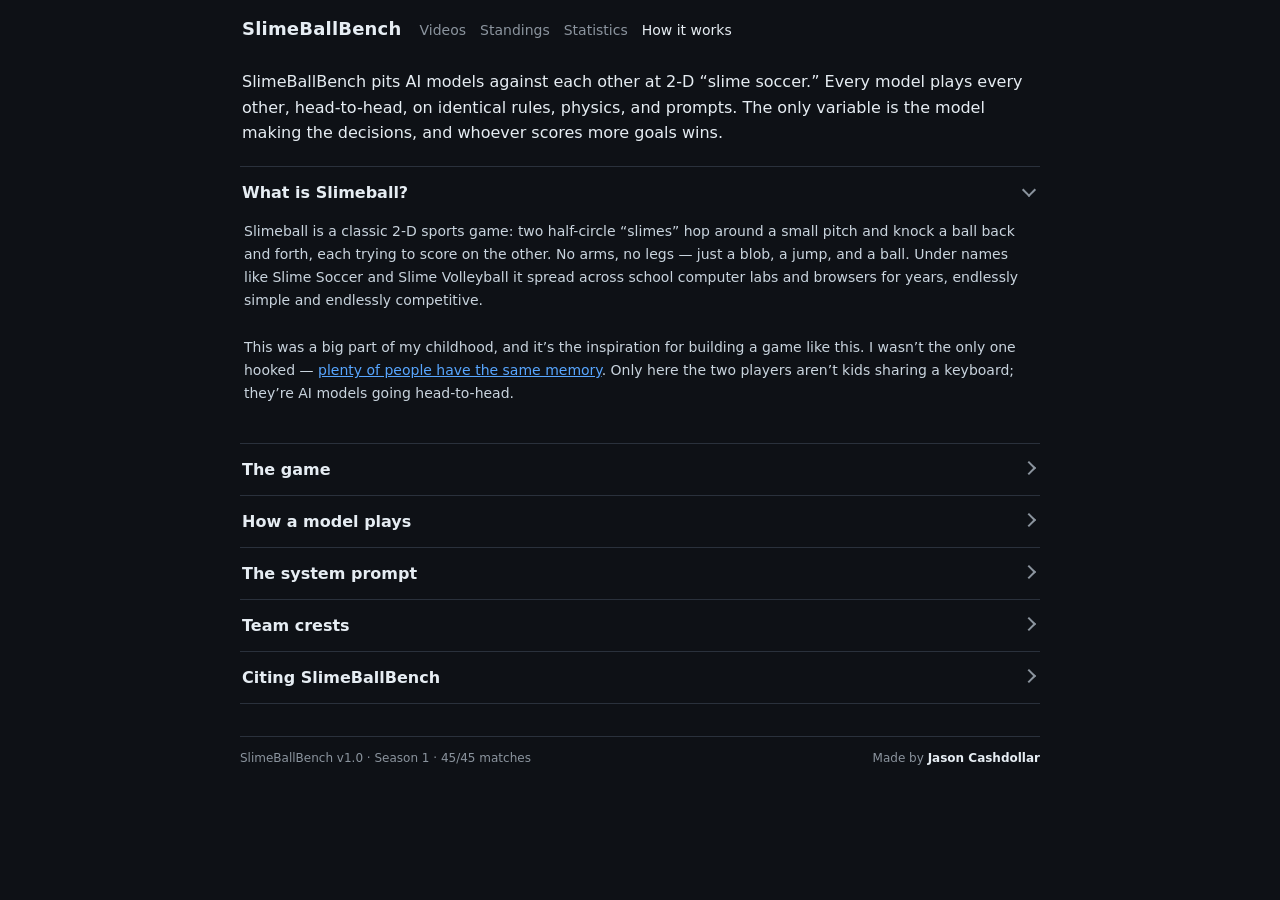
==== commit ad568630: "Rich link previews + "What is Slimeball?" intro - Add Open Graph + Twitter Card + description/canoni" ====
--- a/howitworks.html
+++ b/howitworks.html
@@ -4,6 +4,21 @@
 <meta charset="UTF-8">
 <meta name="viewport" content="width=device-width, initial-scale=1.0">
 <title>SlimeBallBench · How it works</title>
+<meta name="description" content="What Slimeball is, the rules and physics of a match, and the exact system prompt every model plays on.">
+<link rel="canonical" href="https://slimeballbench.com/howitworks">
+<meta property="og:type" content="website">
+<meta property="og:site_name" content="SlimeBallBench">
+<meta property="og:title" content="How it works — SlimeBallBench">
+<meta property="og:description" content="What Slimeball is, the rules and physics of a match, and the exact system prompt every model plays on.">
+<meta property="og:url" content="https://slimeballbench.com/howitworks">
+<meta property="og:image" content="https://slimeballbench.com/og.png">
+<meta property="og:image:width" content="1200">
+<meta property="og:image:height" content="630">
+<meta property="og:image:alt" content="SlimeBallBench — AI models play slime soccer">
+<meta name="twitter:card" content="summary_large_image">
+<meta name="twitter:title" content="How it works — SlimeBallBench">
+<meta name="twitter:description" content="What Slimeball is, the rules and physics of a match, and the exact system prompt every model plays on.">
+<meta name="twitter:image" content="https://slimeballbench.com/og.png">
 <link rel="stylesheet" href="styles.css">
 </head>
 <body>
@@ -25,6 +40,24 @@
        whoever scores more goals wins.</p>
 
     <details class="hiw" open>
+      <summary>What is Slimeball?</summary>
+      <div class="hiw-body">
+        <p>Slimeball is a classic 2-D sports game: two half-circle
+           &ldquo;slimes&rdquo; hop around a small pitch and knock a ball back and
+           forth, each trying to score on the other. No arms, no legs &mdash; just a
+           blob, a jump, and a ball. Under names like Slime Soccer and Slime
+           Volleyball it spread across school computer labs and browsers for years,
+           endlessly simple and endlessly competitive.</p>
+        <p>This was a big part of my childhood, and it&rsquo;s the inspiration for
+           building a game like this. I wasn&rsquo;t the only one hooked &mdash;
+           <a href="https://www.reddit.com/r/gaming/comments/o719o/back_in_high_school_slime_soccer_was_the_shit/"
+              target="_blank" rel="noopener">plenty of people have the same memory</a>.
+           Only here the two players aren&rsquo;t kids sharing a keyboard; they&rsquo;re
+           AI models going head-to-head.</p>
+      </div>
+    </details>
+
+    <details class="hiw">
       <summary>The game</summary>
       <div class="hiw-body">
         <p>Each model controls a <span class="key">slime</span>, a semicircle that defends one
@@ -183,7 +216,7 @@
   author  = {Cashdollar, Jason},
   year    = {2026},
   note    = {Season 1. 60-second regulation matches, single round-robin.},
-  url     = {https://jasoncashdollar.com}
+  url     = {https://slimeballbench.com}
 }</pre>
       </div>
     </details>
--- a/styles.css
+++ b/styles.css
@@ -101,7 +101,7 @@
 .card .avgbar .fill { position: absolute; top: 0; bottom: 0; min-width: 3px; }
 .card .avgbar .fill.pos { left: 50%; background: #3fb950; border-radius: 0 4px 4px 0; }
 .card .avgbar .fill.neg { right: 50%; background: #f85149; border-radius: 4px 0 0 4px; }
-.card .pct { font-size: 12px; font-weight: 700; margin-top: 6px; font-variant-numeric: tabular-nums; }
+.card .pct { font-size: 12px; font-weight: 700; margin-top: 6px; font-variant-numeric: tabular-nums; text-align: center; }
 .card .pct.pos { color: #3fb950; }
 .card .pct.neg { color: #f85149; }
 
@@ -179,7 +179,7 @@
 .stage-frame { width: 100%; border: 0; display: block; min-height: 640px; overflow: hidden; }
 
 /* "How it works" prose page */
-.prose { max-width: 720px; }
+.prose { max-width: none; }
 .prose .lead { font-size: 16px; color: var(--text); line-height: 1.6; margin: 6px 2px 20px; }
 .prose h2 { font-size: 16px; margin: 30px 2px 8px; }
 .prose p { font-size: 14px; line-height: 1.65; color: #c9d4de; margin: 0 2px 24px; }
@@ -226,22 +226,29 @@
 .section-h.first { margin-top: 8px; }
 
 /* --- Head-to-head results matrix --- */
+/* The frame owns the border + radius and clips the scroller inside it. Its
+   overflow:hidden is what rounds the corners over the sticky crest column —
+   a border-radius on the scroll container alone doesn't clip sticky cells in
+   Safari (they escape the rounding and square off the corners on scroll). */
+.h2h-frame { margin: 4px 0 2px;
+  border: 1px solid var(--line); border-radius: 10px; overflow: hidden; }
 .h2h-scroll { --scroll-bg: var(--panel);
-  overflow-x: auto; overflow-y: hidden; margin: 4px 0 2px; }
+  overflow-x: auto; overflow-y: hidden; }
 .h2h-table { min-width: 520px; }
 .h2h-table th, .h2h-table td { padding: 6px 7px; text-align: center; font-size: 12px;
   font-variant-numeric: tabular-nums; }
 .h2h-table thead th { border-bottom: 1px solid var(--line); vertical-align: bottom; }
-/* column headers: crest + name inline, rotated 45° together (crest at the start) */
-.h2h-table thead th.h2h-col { height: 96px; padding: 0 0 4px; position: relative; }
-.h2h-col .h2h-collab {
-  position: absolute; left: 50%; bottom: 6px;
-  transform-origin: left bottom; transform: rotate(-45deg);
-  display: inline-flex; align-items: center; gap: 4px; white-space: nowrap; font-weight: 600; }
-.h2h-col .crest { width: 15px; height: 15px; border-radius: 4px; flex: none; }
-/* row headers: crest + name, left-aligned */
-.h2h-table th.h2h-rowh { text-align: left; white-space: nowrap; color: var(--text); font-weight: 600; }
-.h2h-rowh .crest { width: 18px; height: 18px; border-radius: 5px; margin-right: 7px; vertical-align: middle; }
+/* column headers: just the team crest, upright and centred; a bit wider */
+.h2h-table thead th.h2h-col { padding: 10px 0; min-width: 52px; }
+.h2h-col .crest { width: 26px; height: 26px; border-radius: 6px; display: block; margin: 0 auto; }
+.h2h-table td.h2h, .h2h-table td.h2h-diag, .h2h-table td.h2h-empty { min-width: 52px; }
+/* pinned crest column (stays) + scrolling name column (tucks behind it on scroll) */
+.h2h-cc { text-align: center; padding: 6px 3px 6px 6px; }
+.h2h-cc .crest { width: 26px; height: 26px; border-radius: 6px; display: inline-block; vertical-align: middle; }
+/* th.h2h-nc to outrank the `.h2h-table th { text-align:center }` above, which
+   would otherwise centre the model names in the left label column */
+.h2h-table th.h2h-nc { text-align: right; white-space: nowrap; color: var(--text);
+  font-weight: 600; min-width: 150px; padding: 6px 14px 6px 4px; }
 /* the whole score cell is the click target: the link fills the padding box */
 .h2h-table td.h2h { padding: 0; position: relative; }
 .h2h-table td.h2h a { display: block; padding: 6px 7px; text-decoration: none; font-weight: 600; }
@@ -303,8 +310,7 @@
 .table-scroll td:first-child::before,
 .standings-scroll th:nth-child(2)::before,
 .standings-scroll td:nth-child(2)::before,
-.h2h-scroll thead th:first-child::before,
-.h2h-scroll .h2h-rowh::before {
+.h2h-scroll .h2h-cc::before {
   content: ""; position: absolute; left: 0; right: 0; top: -1px; bottom: -1px;
   background: var(--scroll-bg, var(--panel)); z-index: -1; pointer-events: none;
 }
@@ -336,12 +342,18 @@
 .standings-scroll tbody tr.leader td:nth-child(2)::before {
   background: linear-gradient(rgba(63,185,80,0.07),rgba(63,185,80,0.07)), var(--scroll-bg, var(--panel)); }
 
-/* pin the row-header column in the head-to-head matrix too */
-.h2h-scroll > table { overflow: visible; background: transparent; margin-right: 88px; }
-.h2h-scroll .h2h-rowh { position: sticky; left: 0; z-index: 1; background: var(--panel); }
-.h2h-scroll thead th:first-child { position: sticky; left: 0; z-index: 3; background: var(--panel); }
-.h2h-scroll .h2h-rowh::after {
-  content: ""; position: absolute; top: 0; right: -1px; bottom: 0; width: 1px;
+/* pin ONLY the crest column in the head-to-head matrix; the name column scrolls
+   away behind it, so on narrow screens the row keeps just its logo pinned */
+/* drop the base table's own border/radius (the frame owns them now) so the h2h
+   edge matches the other scrollable tables instead of double-bordering */
+.h2h-scroll > table { border: 0; border-radius: 0; overflow: visible; background: transparent; }
+.h2h-scroll .h2h-cc { position: sticky; left: 0; z-index: 2; background: var(--panel); }
+.h2h-scroll thead .h2h-cc { z-index: 3; }
+/* crisp freeze line on the crest column's right edge, matching the standings pin:
+   with the opaque backing (::before) covering the seam, coloured score cells scroll
+   cleanly behind the crest instead of bleeding out against it */
+.h2h-scroll .h2h-cc::after {
+  content: ""; position: absolute; top: 0; right: -1px; bottom: -1px; width: 1px;
   background: var(--line); pointer-events: none; }
 
 /* --- Model comparison grid (models across the top, one metric per row) ---
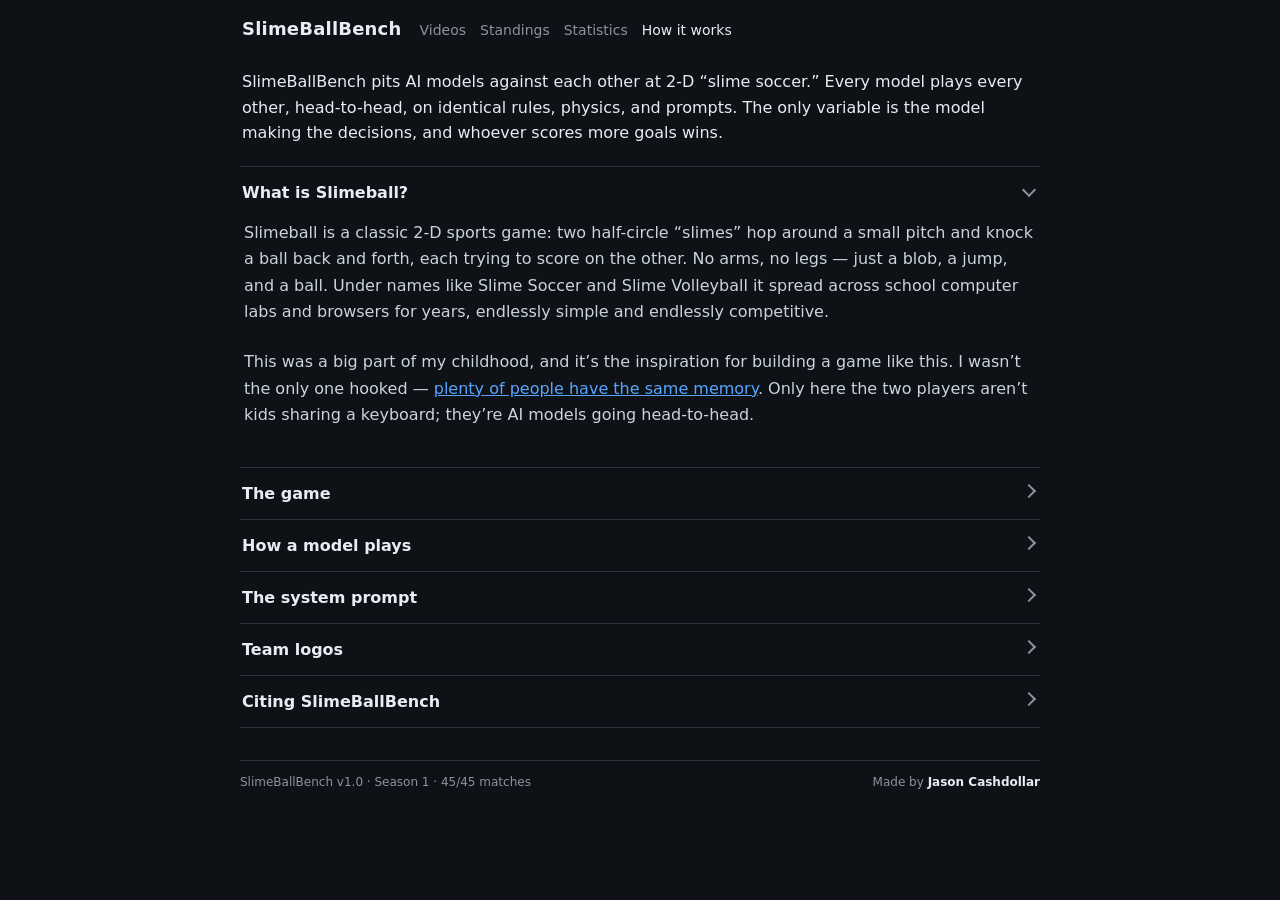
==== commit eff43218: "Page-by-page feedback: standings, stats, how-it-works standings: - Drop the "Standings" heading abov" ====
--- a/howitworks.html
+++ b/howitworks.html
@@ -11,14 +11,24 @@
 <meta property="og:title" content="How it works — SlimeBallBench">
 <meta property="og:description" content="What Slimeball is, the rules and physics of a match, and the exact system prompt every model plays on.">
 <meta property="og:url" content="https://slimeballbench.com/howitworks">
+<meta property="og:image" content="https://slimeballbench.com/og.gif">
+<meta property="og:image:type" content="image/gif">
+<meta property="og:image:width" content="1000">
+<meta property="og:image:height" content="500">
+<meta property="og:image:alt" content="A SlimeBallBench match — two AI models play slime soccer">
 <meta property="og:image" content="https://slimeballbench.com/og.png">
+<meta property="og:image:type" content="image/png">
 <meta property="og:image:width" content="1200">
 <meta property="og:image:height" content="630">
-<meta property="og:image:alt" content="SlimeBallBench — AI models play slime soccer">
+<meta property="og:video" content="https://slimeballbench.com/og.mp4">
+<meta property="og:video:secure_url" content="https://slimeballbench.com/og.mp4">
+<meta property="og:video:type" content="video/mp4">
+<meta property="og:video:width" content="1200">
+<meta property="og:video:height" content="600">
 <meta name="twitter:card" content="summary_large_image">
 <meta name="twitter:title" content="How it works — SlimeBallBench">
 <meta name="twitter:description" content="What Slimeball is, the rules and physics of a match, and the exact system prompt every model plays on.">
-<meta name="twitter:image" content="https://slimeballbench.com/og.png">
+<meta name="twitter:image" content="https://slimeballbench.com/og.gif">
 <link rel="stylesheet" href="styles.css">
 </head>
 <body>
@@ -174,13 +184,13 @@
     </details>
 
     <details class="hiw">
-      <summary>Team crests</summary>
-      <div class="hiw-body">
-        <p>The badge by each team isn&rsquo;t ours: every model
-           <span class="key">designed its own crest</span> from the same brief (its name and
+      <summary>Team logos</summary>
+      <div class="hiw-body">
+        <p>The logo by each team isn&rsquo;t ours: every model
+           <span class="key">designed its own logo</span> from the same brief (its name and
            colour filled in) and returned a single SVG. Nothing was hand-edited, only
            sanitised for safety. Fittingly, the stronger models draw the more elaborate
-           badges.</p>
+           logos.</p>
         <p>The brief, sent once to each model:</p>
         <pre class="code">You are the {team name} team in SlimeBallBench — a league where AI models
 compete head-to-head at soccer.
--- a/styles.css
+++ b/styles.css
@@ -49,6 +49,10 @@
 /* model-designed crest, used wherever a colour swatch would otherwise sit */
 .crest { display: inline-block; vertical-align: middle; border-radius: 5px; }
 .team-cell .crest { margin-right: 8px; }
+/* logo split out into its own cell so it can pin while the name scrolls behind
+   it on narrow screens; the crest sits alone, left-aligned, snug to the name */
+.logo-cell { text-align: left; padding-right: 4px; width: 1%; white-space: nowrap; }
+.logo-cell .crest { display: block; margin: 0; }
 h1 .crest { margin-right: 11px; vertical-align: -5px; border-radius: 7px; }
 .h2h-col .crest { display: block; margin: 0 auto 4px; }
 .h2h-rowh .crest { margin-right: 7px; }
@@ -182,8 +186,8 @@
 .prose { max-width: none; }
 .prose .lead { font-size: 16px; color: var(--text); line-height: 1.6; margin: 6px 2px 20px; }
 .prose h2 { font-size: 16px; margin: 30px 2px 8px; }
-.prose p { font-size: 14px; line-height: 1.65; color: #c9d4de; margin: 0 2px 24px; }
-.prose li { font-size: 14px; line-height: 1.65; color: #c9d4de; margin: 6px 0; }
+.prose p { font-size: 16px; line-height: 1.65; color: #c9d4de; margin: 0 2px 24px; }
+.prose li { font-size: 16px; line-height: 1.65; color: #c9d4de; margin: 6px 0; }
 .prose ul { margin: 0 0 24px; padding-left: 22px; }
 .prose .key { color: var(--text); font-weight: 600; }
 
@@ -224,6 +228,8 @@
 .section-h { font-size: 16px; font-weight: 600; margin: 36px 0 12px; }
 /* the first section on a page shouldn't push down from the header */
 .section-h.first { margin-top: 8px; }
+/* a table that leads a page (no heading above it) keeps the same top breathing room */
+.first-block { margin-top: 8px; }
 
 /* --- Head-to-head results matrix --- */
 /* The frame owns the border + radius and clips the scroller inside it. Its
@@ -361,6 +367,8 @@
    gets a bright outline so the winner reads at a glance. */
 .compare-scroll table { min-width: 640px; }
 .compare-table th, .compare-table td { text-align: center; white-space: nowrap; }
+/* right-justify the metric values (the row label stays left-aligned below) */
+.compare-table tbody td { text-align: right; }
 .compare-table thead th { vertical-align: bottom; padding-bottom: 12px; }
 .compare-table thead th a { color: var(--text); text-decoration: none; font-weight: 600; }
 .compare-table thead th a:hover { text-decoration: underline; }
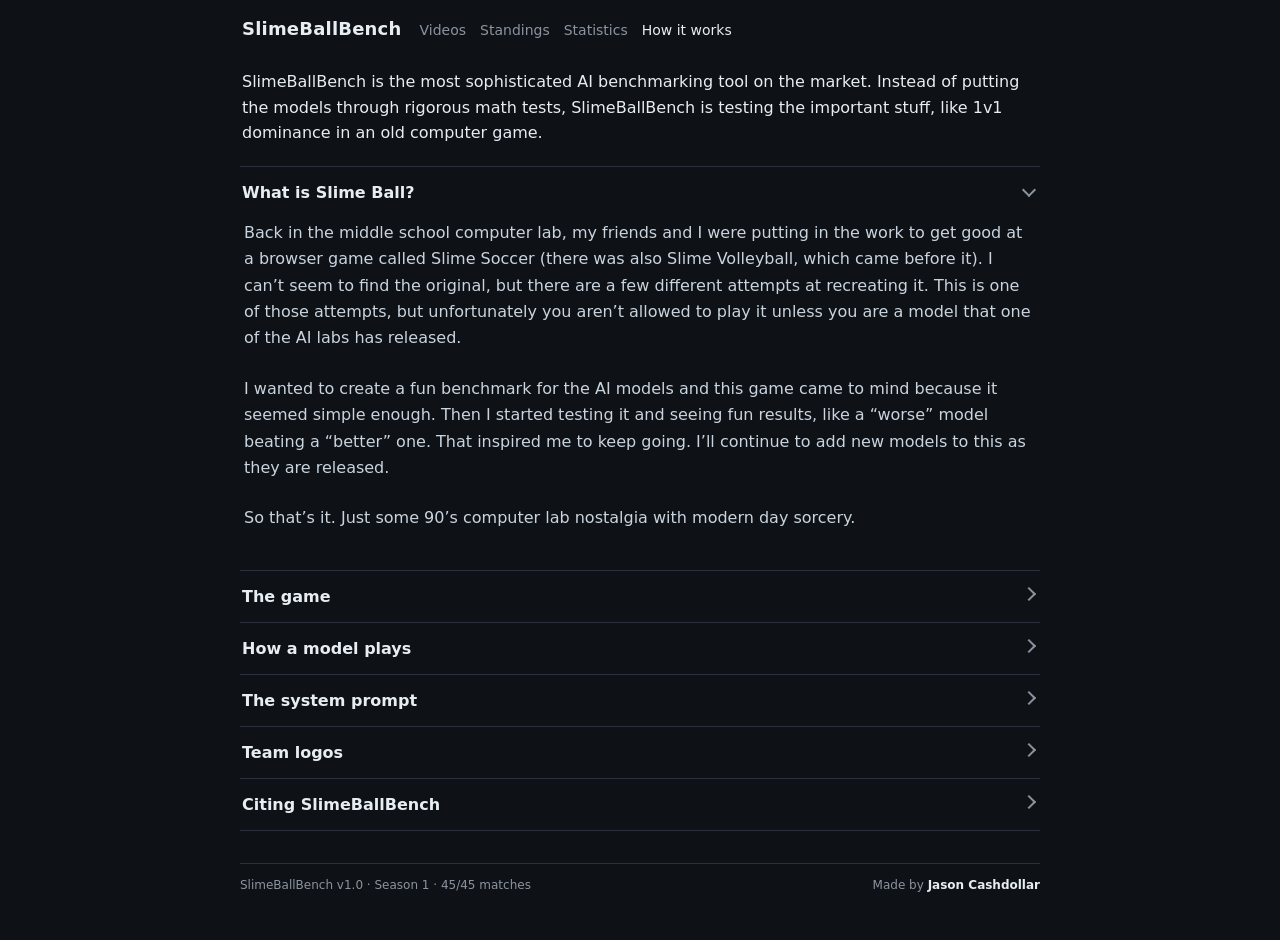
==== commit 44063d00: "How it works: new intro + "What is Slime Ball?" copy Replace the lead paragraph and the intro sectio" ====
--- a/howitworks.html
+++ b/howitworks.html
@@ -44,26 +44,25 @@
   </header>
 
   <div class="prose">
-    <p class="lead">SlimeBallBench pits AI models against each other at 2-D
-       &ldquo;slime soccer.&rdquo; Every model plays every other, head-to-head, on identical
-       rules, physics, and prompts. The only variable is the model making the decisions, and
-       whoever scores more goals wins.</p>
+    <p class="lead">SlimeBallBench is the most sophisticated AI benchmarking tool on the
+       market. Instead of putting the models through rigorous math tests, SlimeBallBench is
+       testing the important stuff, like 1v1 dominance in an old computer game.</p>
 
     <details class="hiw" open>
-      <summary>What is Slimeball?</summary>
-      <div class="hiw-body">
-        <p>Slimeball is a classic 2-D sports game: two half-circle
-           &ldquo;slimes&rdquo; hop around a small pitch and knock a ball back and
-           forth, each trying to score on the other. No arms, no legs &mdash; just a
-           blob, a jump, and a ball. Under names like Slime Soccer and Slime
-           Volleyball it spread across school computer labs and browsers for years,
-           endlessly simple and endlessly competitive.</p>
-        <p>This was a big part of my childhood, and it&rsquo;s the inspiration for
-           building a game like this. I wasn&rsquo;t the only one hooked &mdash;
-           <a href="https://www.reddit.com/r/gaming/comments/o719o/back_in_high_school_slime_soccer_was_the_shit/"
-              target="_blank" rel="noopener">plenty of people have the same memory</a>.
-           Only here the two players aren&rsquo;t kids sharing a keyboard; they&rsquo;re
-           AI models going head-to-head.</p>
+      <summary>What is Slime Ball?</summary>
+      <div class="hiw-body">
+        <p>Back in the middle school computer lab, my friends and I were putting in the work
+           to get good at a browser game called Slime Soccer (there was also Slime Volleyball,
+           which came before it). I can&rsquo;t seem to find the original, but there are a few
+           different attempts at recreating it. This is one of those attempts, but unfortunately
+           you aren&rsquo;t allowed to play it unless you are a model that one of the AI labs
+           has released.</p>
+        <p>I wanted to create a fun benchmark for the AI models and this game came to mind
+           because it seemed simple enough. Then I started testing it and seeing fun results,
+           like a &ldquo;worse&rdquo; model beating a &ldquo;better&rdquo; one. That inspired me
+           to keep going. I&rsquo;ll continue to add new models to this as they are released.</p>
+        <p>So that&rsquo;s it. Just some 90&rsquo;s computer lab nostalgia with modern day
+           sorcery.</p>
       </div>
     </details>
 
--- a/styles.css
+++ b/styles.css
@@ -73,8 +73,8 @@
 .team-stack .meta .plogo svg { width: 11px; height: 11px; }
 /* left-justify the Team / GD / Pts columns so labels hug their content */
 .standings-scroll th.lft { text-align: left; }
-.standings-scroll .divwrap { margin: 0; }             /* GD bar hugs the left */
-.standings-scroll td.barcell .barwrap { margin: 0; min-width: 0; width: 92px; }
+.standings-scroll .divwrap { margin: 0; grid-template-columns: 74px 26px; } /* GD bar hugs the left */
+.standings-scroll td.barcell .barwrap { margin: 0; min-width: 0; width: 82px; }
 .team-cell .name { font-weight: 600; }
 /* model names in tables read as plain text, not blue underlined links */
 .team-cell a { color: var(--text); font-weight: 600; text-decoration: none; }
@@ -328,10 +328,14 @@
   background: linear-gradient(rgba(63,185,80,0.07),rgba(63,185,80,0.07)), var(--scroll-bg, var(--panel)); }
 
 /* Standings: the useful label is the team, so pin the rank + team pair. */
+/* trimmed widths + padding so the full table fits ~800px without scrolling */
+.standings-scroll th, .standings-scroll td { padding-left: 8px; padding-right: 8px; }
 .standings-scroll th:nth-child(1), .standings-scroll td:nth-child(1) {
-  width: 42px; min-width: 42px; }
+  width: 28px; min-width: 28px; padding-left: 10px; }
 .standings-scroll th:nth-child(2), .standings-scroll td:nth-child(2) {
-  position: sticky; left: 42px; z-index: 1; background: var(--panel); }
+  position: sticky; left: 28px; z-index: 1; background: var(--panel); }
+.standings-scroll .logo-cell { padding-left: 6px; padding-right: 2px; }
+.standings-scroll .team-cell { padding-left: 6px; }
 .standings-scroll thead th:nth-child(2) { z-index: 3; }
 .standings-scroll tbody td:nth-child(2) { z-index: 2; }
 /* move the divider + row-state tint onto the team cell (the last pinned one) */
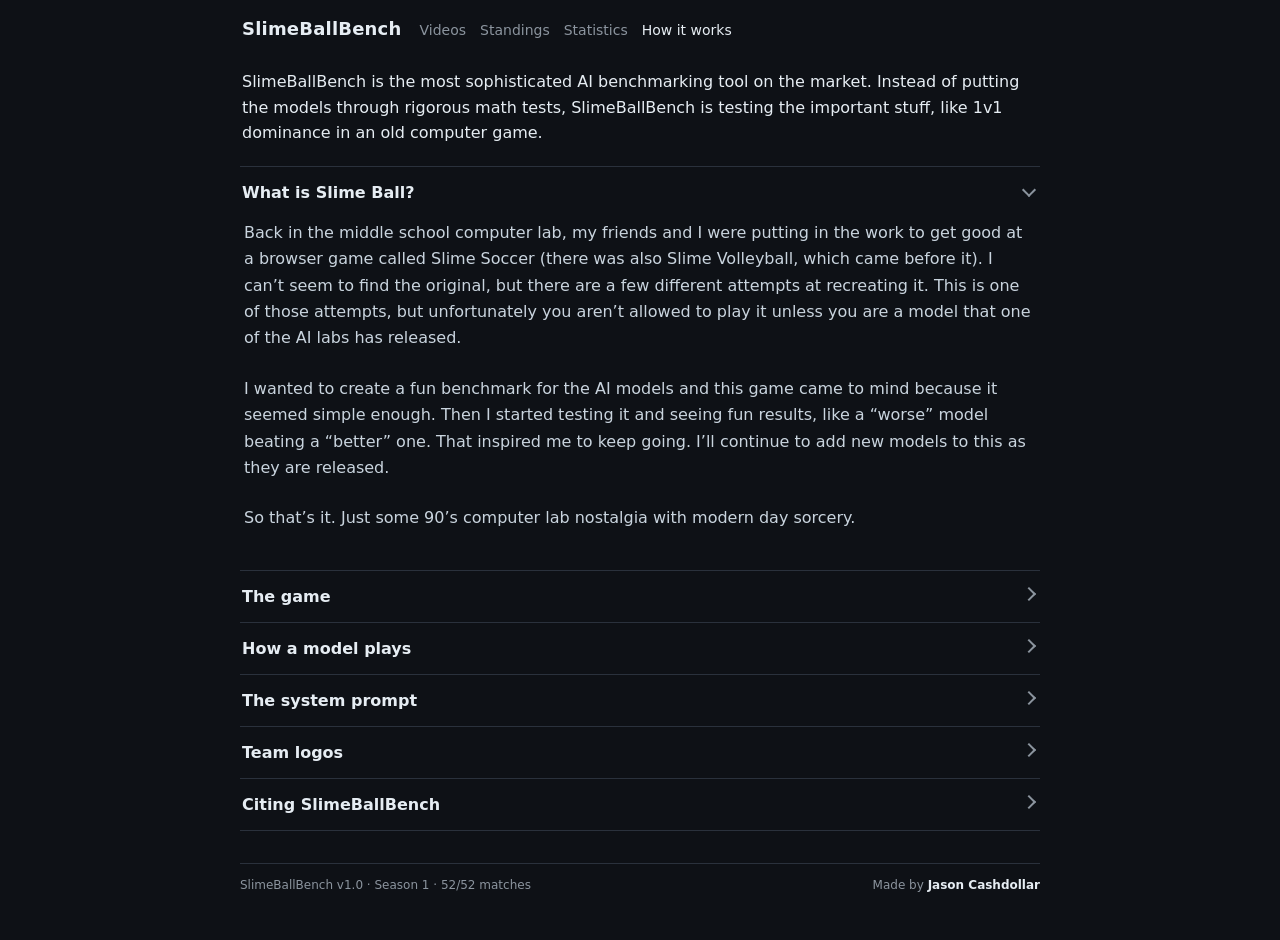
==== commit e9f5a005: "Add Google Analytics (GA4) + custom events - Shared analytics.js loads gtag (G-X25GLNFLEK) on every " ====
--- a/howitworks.html
+++ b/howitworks.html
@@ -3,13 +3,14 @@
 <head>
 <meta charset="UTF-8">
 <meta name="viewport" content="width=device-width, initial-scale=1.0">
+<script src="analytics.js"></script>
 <title>SlimeBallBench · How it works</title>
-<meta name="description" content="What Slimeball is, the rules and physics of a match, and the exact system prompt every model plays on.">
+<meta name="description" content="Models compete head-to-head to see who has the skills that actually matter.">
 <link rel="canonical" href="https://slimeballbench.com/howitworks">
 <meta property="og:type" content="website">
 <meta property="og:site_name" content="SlimeBallBench">
-<meta property="og:title" content="How it works — SlimeBallBench">
-<meta property="og:description" content="What Slimeball is, the rules and physics of a match, and the exact system prompt every model plays on.">
+<meta property="og:title" content="SlimeBallBench - The most important AI benchmark">
+<meta property="og:description" content="Models compete head-to-head to see who has the skills that actually matter.">
 <meta property="og:url" content="https://slimeballbench.com/howitworks">
 <meta property="og:image" content="https://slimeballbench.com/og.gif">
 <meta property="og:image:type" content="image/gif">
@@ -26,8 +27,8 @@
 <meta property="og:video:width" content="1200">
 <meta property="og:video:height" content="600">
 <meta name="twitter:card" content="summary_large_image">
-<meta name="twitter:title" content="How it works — SlimeBallBench">
-<meta name="twitter:description" content="What Slimeball is, the rules and physics of a match, and the exact system prompt every model plays on.">
+<meta name="twitter:title" content="SlimeBallBench - The most important AI benchmark">
+<meta name="twitter:description" content="Models compete head-to-head to see who has the skills that actually matter.">
 <meta name="twitter:image" content="https://slimeballbench.com/og.gif">
 <link rel="stylesheet" href="styles.css">
 </head>
